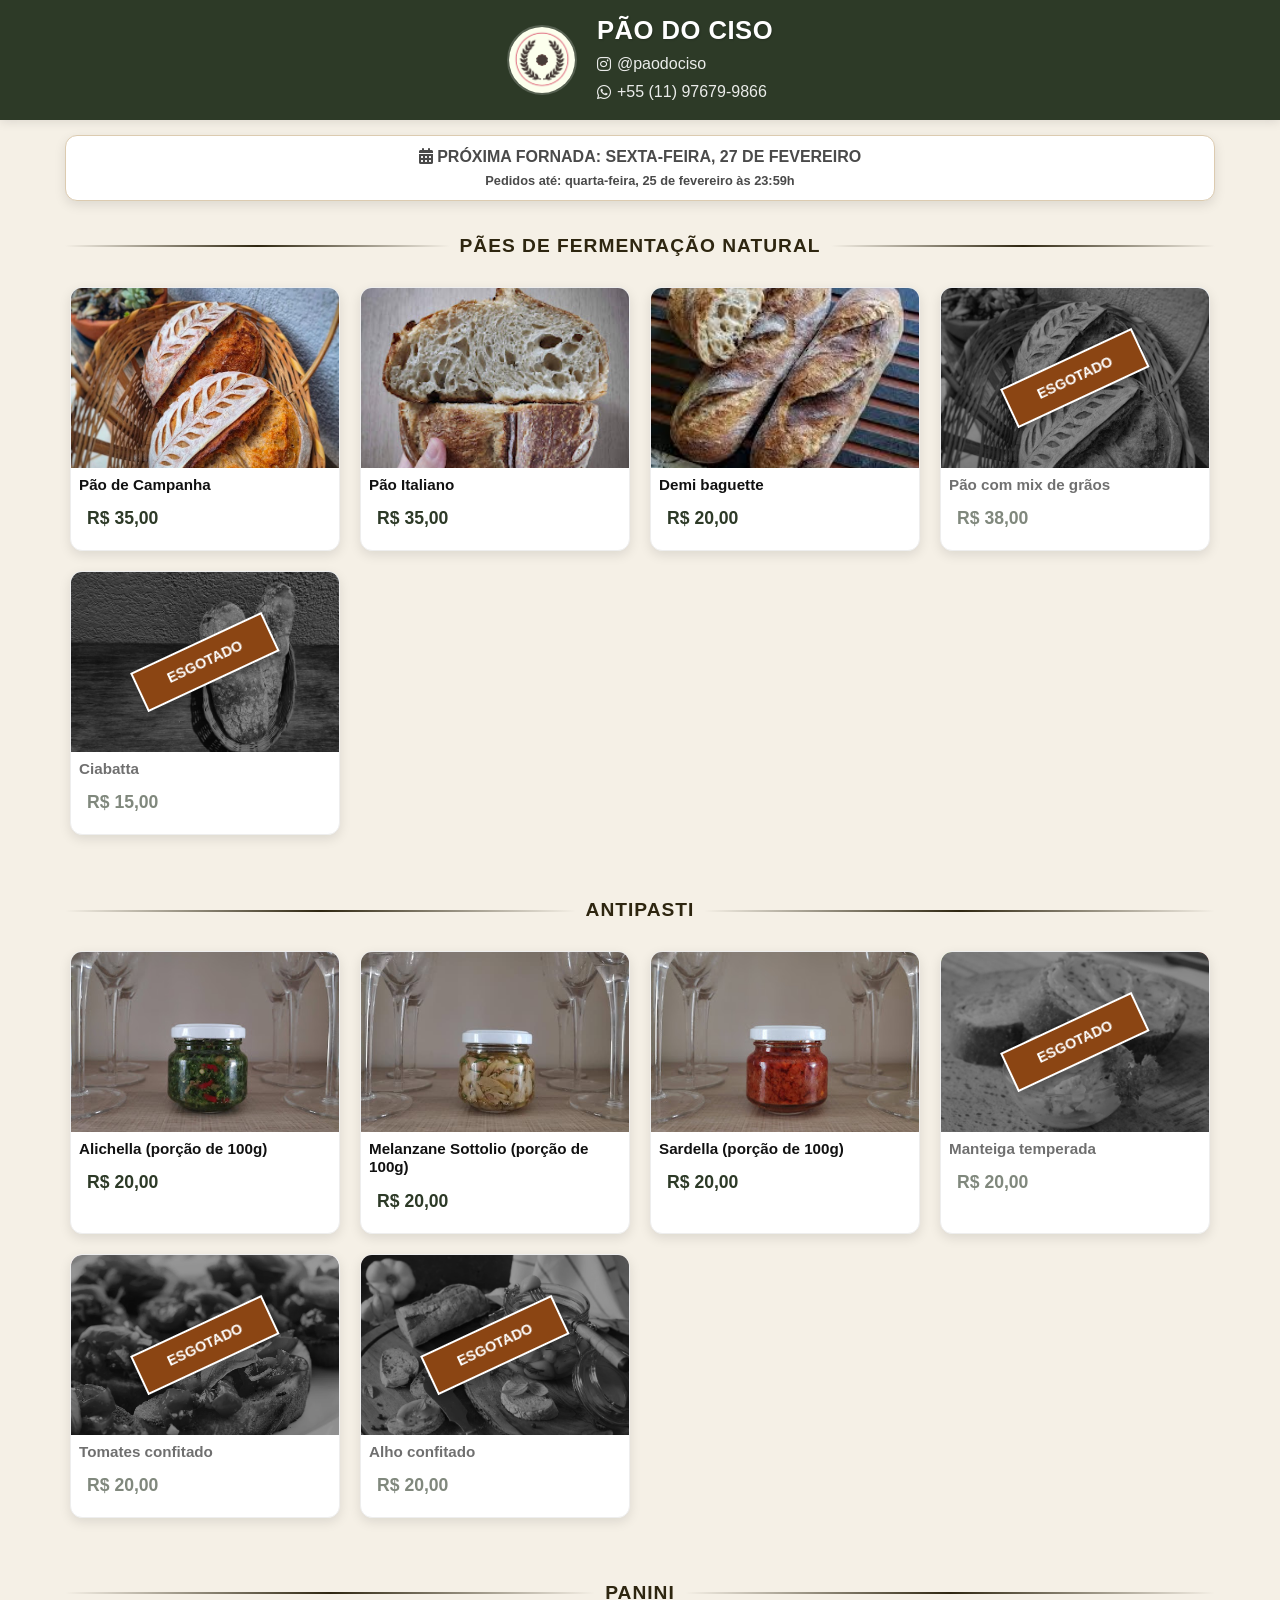
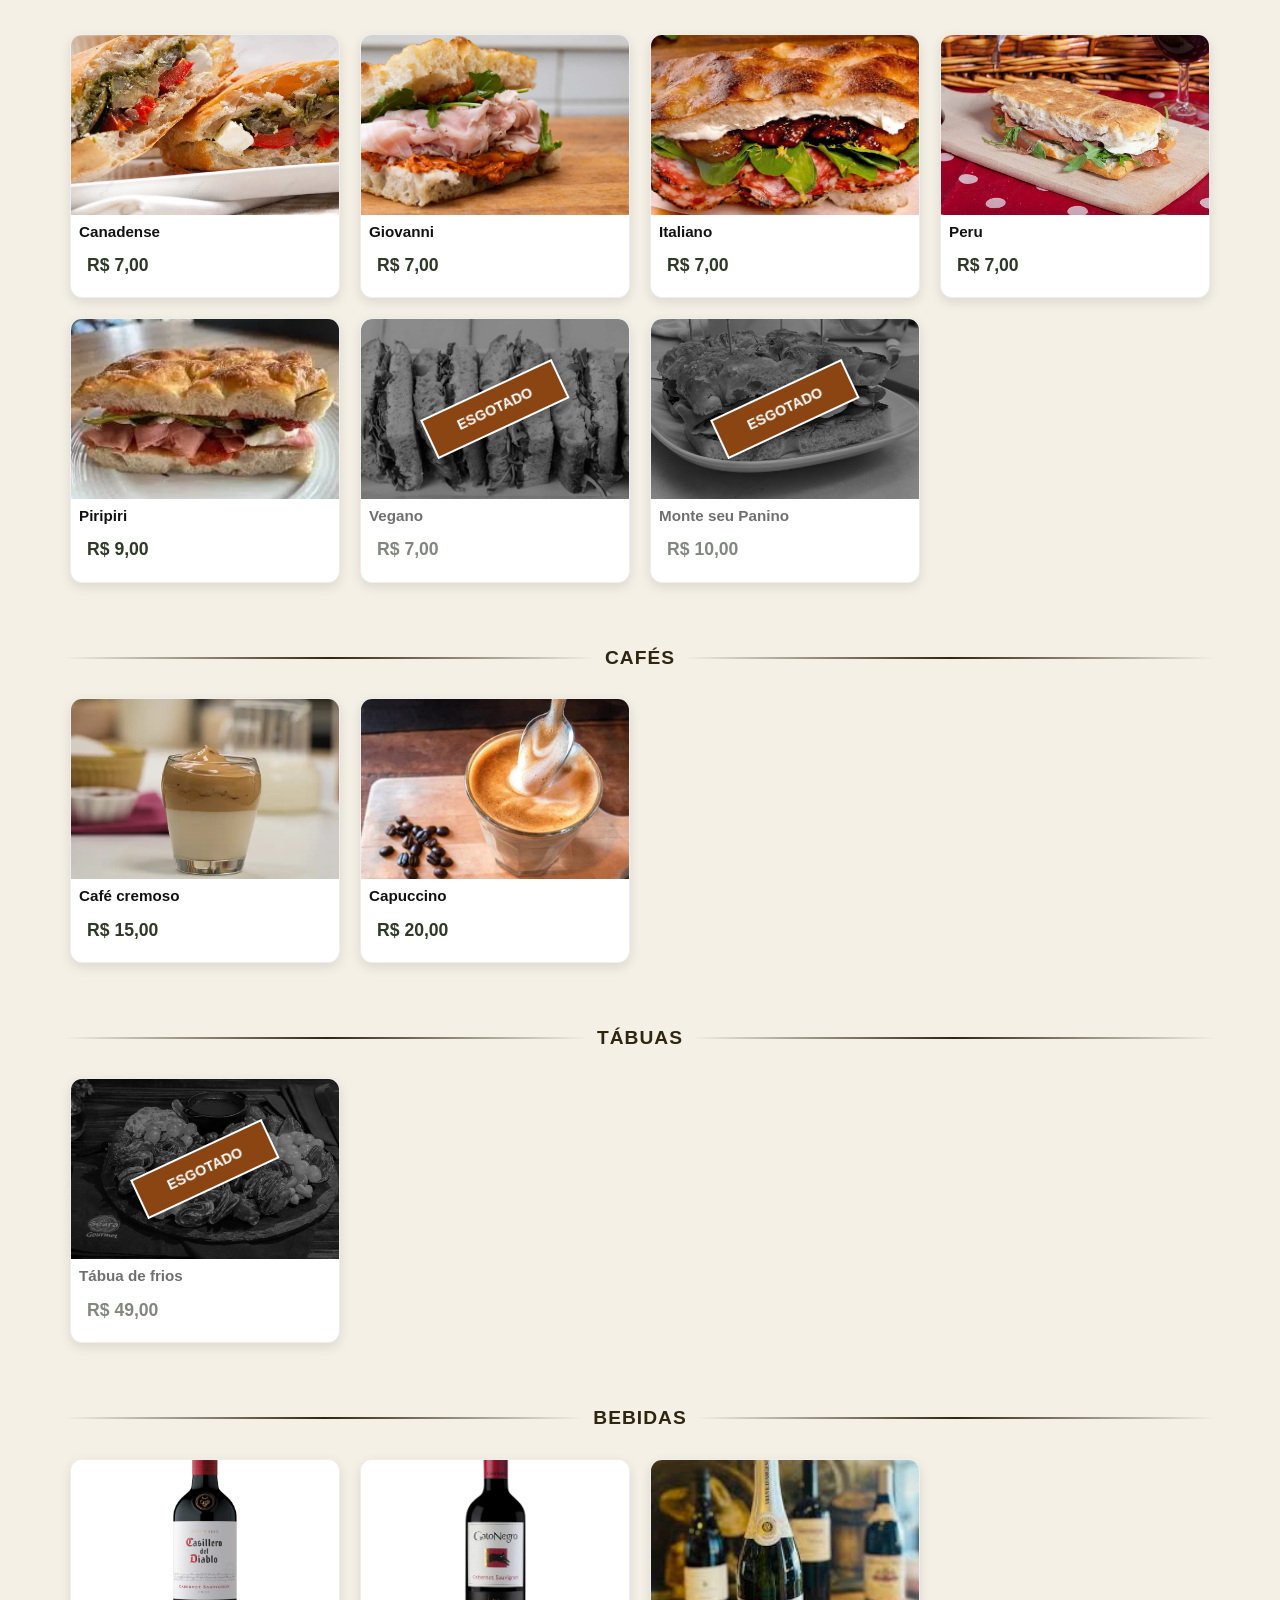
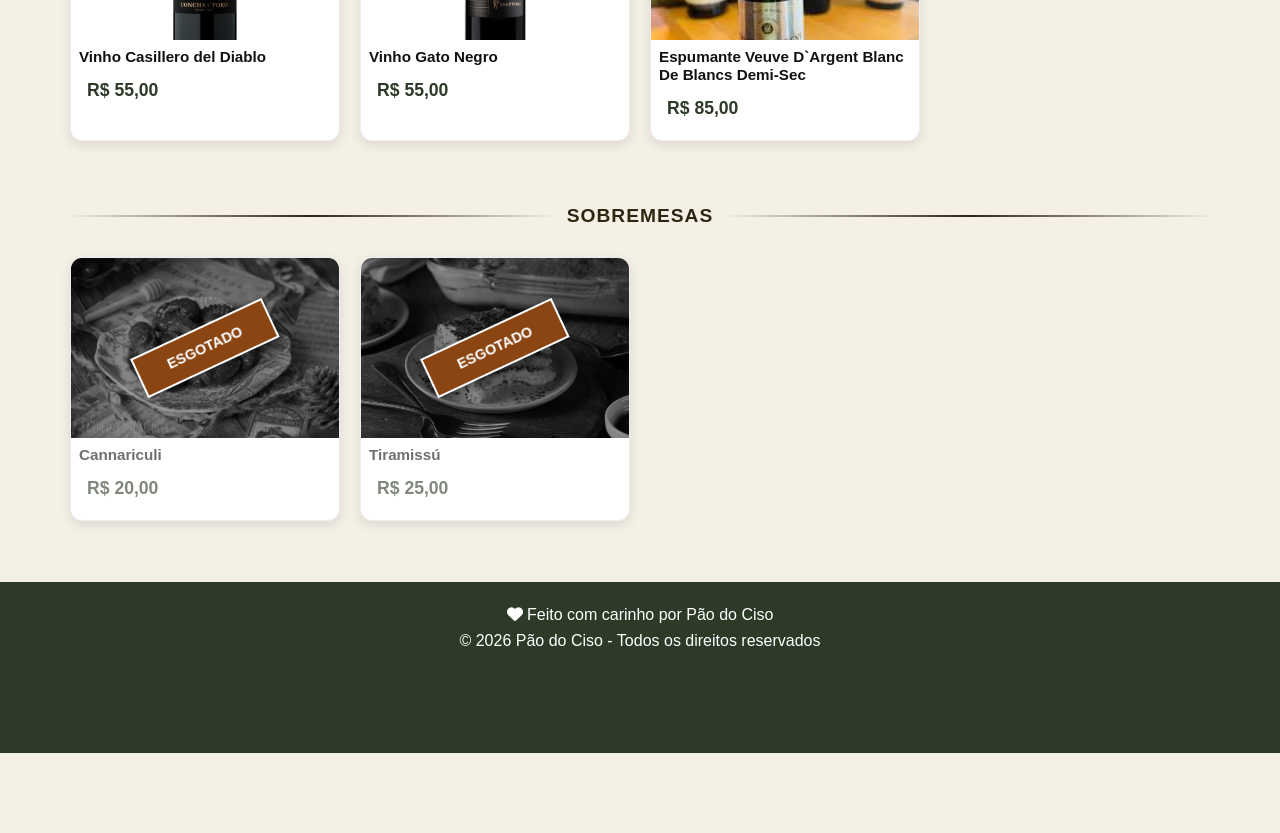
==== index.html @ 5daa0f89 "fix: corrige meta tags OG e Twitter - Atualiza URLs de lojinha-testes para lojinha - Substitui logo5" ====
<!DOCTYPE html>
<html lang="pt-br">
<head>
    <meta charset="UTF-8">
    <meta name="viewport" content="width=device-width, initial-scale=1.0">
    <title>Pão do Ciso - Cardápio Digital</title>
    
    <!-- Estilos -->
    <link rel="stylesheet" href="css/01.default/style.css">
    <link rel="stylesheet" href="https://cdnjs.cloudflare.com/ajax/libs/font-awesome/6.0.0/css/all.min.css">

    <!-- Favicon de teste -->
    <link rel="icon" type="image/png" href="img/logo-paodociso.png">
        
    <!-- Meta Tags para SEO e Redes Sociais -->
    <meta name="description" content="Pães artesanais de fermentação natural, antepastos e produtos selecionados. Faça seu pedido para a próxima fornada do Pão do Ciso.">

    <meta property="og:type" content="website">
    <meta property="og:url" content="https://cisotar.github.io/lojinha/">
    <meta property="og:title" content="Pão do Ciso | Pães Artesanais">
    <meta property="og:description" content="Pães de fermentação natural e antepastos artesanais. Faça seu pedido para a próxima fornada!">
    <meta property="og:image" content="https://cisotar.github.io/lojinha/img/logo1200x630.png">
    <meta property="og:image:width" content="1200">
    <meta property="og:image:height" content="630">

    <meta property="twitter:card" content="summary_large_image">
    <meta property="twitter:url" content="https://cisotar.github.io/lojinha/">
    <meta property="twitter:title" content="Pão do Ciso | Pães Artesanais">
    <meta property="twitter:description" content="Pães de fermentação natural e antepastos artesanais.">
    <meta property="twitter:image" content="https://cisotar.github.io/lojinha/img/logo1200x630.png">

    <link rel="manifest" href="manifest.json">
    <meta name="theme-color" content="#2d3a27">

    <!-- OneSignal Push Notifications -->
    <script src="https://cdn.onesignal.com/sdks/web/v16/OneSignalSDK.page.js" defer></script>
    <script>
        window.OneSignalDeferred = window.OneSignalDeferred || [];
        OneSignalDeferred.push(async function(OneSignal) {
            await OneSignal.init({
                appId: "a6e252da-0dc0-494d-baa6-a79812543154",
                notifyButton: { enable: false },
                allowLocalhostAsSecureOrigin: true,
            });
        });
    </script>

    <script>
        if ('serviceWorker' in navigator) {
            window.addEventListener('load', () => {
                // Usando './' para garantir que ele busque na pasta do projeto no GitHub Pages
                navigator.serviceWorker.register('./sw.js')
                    .then(reg => console.log('Service Worker registrado com sucesso!', reg))
                    .catch(err => console.error('Falha ao registrar Service Worker:', err));
            });
        }
    </script>


</head>
<body>

    <!-- ===================== BANNER DE INSTALAÇÃO PWA ===================== -->
    <div id="banner-instalar-app" style="display:none; position:fixed; bottom:0; left:0; right:0; z-index:9999;
         background:#2d3a27; color:#fdf5e6; padding:14px 20px;
         box-shadow:0 -4px 20px rgba(0,0,0,0.3); align-items:center; gap:12px;">
        <img src="img/logo192x192.png" alt="Pao do Ciso" style="width:44px; height:44px; border-radius:10px; flex-shrink:0;">
        <div style="flex:1; min-width:0;">
            <div style="font-weight:bold; font-size:0.95rem;">Instalar Pao do Ciso</div>
            <div id="banner-instalar-subtexto" style="font-size:0.78rem; opacity:0.8; margin-top:2px;"></div>
        </div>
        <button id="btn-instalar-app" style="background:#fdf5e6; color:#2d3a27; border:none; border-radius:8px;
                padding:8px 16px; font-weight:bold; cursor:pointer; font-size:0.9rem; flex-shrink:0; display:none;">
            Instalar
        </button>
        <button onclick="document.getElementById('banner-instalar-app').style.display='none'; localStorage.setItem('pwa-banner-dispensado','1');"
                style="background:none; border:none; color:#fdf5e6; opacity:0.6; cursor:pointer; font-size:1.2rem; padding:4px; flex-shrink:0;">
            x
        </button>
    </div>


    <!-- ===================== BANNER DE NOTIFICAÇÕES ===================== -->
    <div id="banner-notificacoes" style="display:none; position:fixed; bottom:0; left:0; right:0; z-index:9998;
         background:#4a5d42; color:#fdf5e6; padding:14px 20px;
         box-shadow:0 -4px 20px rgba(0,0,0,0.3); align-items:center; gap:12px;">
        <img src="img/logo192x192.png" alt="Pao do Ciso" style="width:44px; height:44px; border-radius:10px; flex-shrink:0;">
        <div style="flex:1; min-width:0;">
            <div style="font-weight:bold; font-size:0.95rem;">🔔 Ativar notificações</div>
            <div style="font-size:0.78rem; opacity:0.8; margin-top:2px;">Avise-me quando houver nova fornada disponível.</div>
        </div>
        <button id="btn-ativar-notificacoes" style="background:#fdf5e6; color:#2d3a27; border:none; border-radius:8px;
                padding:8px 16px; font-weight:bold; cursor:pointer; font-size:0.9rem; flex-shrink:0;">
            Ativar
        </button>
        <button onclick="document.getElementById('banner-notificacoes').style.display='none'; localStorage.setItem('notif-banner-dispensado','1');"
                style="background:none; border:none; color:#fdf5e6; opacity:0.6; cursor:pointer; font-size:1.2rem; padding:4px; flex-shrink:0;">
            x
        </button>
    </div>

    <!-- ===================== CABECALHO PRINCIPAL ===================== -->
    <header class="cabecalho-principal">
        <div class="cabecalho-container">
            
        <img src="img/logo-paodociso.png" alt="Pão do Ciso" style="width:70px;height:70px;border-radius:50%;object-fit:cover;border:2px solid rgba(255,255,255,0.2);">
            
            <div class="cabecalho-info">
                <h1 class="titulo-cabecalho">Pão do Ciso</h1>
                
                <div class="contatos-cabecalho">
                    <a href="https://instagram.com/paodociso" target="_blank" class="link-contato">
                        <i class="fab fa-instagram"></i> @paodociso
                    </a>
                    <a id="link-whatsapp-contato" href="#" target="_blank" class="link-contato">
                        <i class="fab fa-whatsapp"></i> <span id="texto-whatsapp-contato"></span>
                    </a>
                </div>
            </div>
        </div>
    </header>

    <!-- ===================== BANNER DE FORNADA ===================== -->
    <div class="container">
        <div class="banner-fornada" onclick="abrirModal('modal-informacoes-fornada')">
            <div class="fornada-conteudo">
                <h2 id="texto-data-fornada" class="fornada-titulo">
                    <i class="fas fa-calendar-alt"></i> PRÓXIMA FORNADA: CARREGANDO...
                </h2>
                <p id="texto-limite-pedido" class="fornada-subtitulo">
                    Pedidos até: carregando...
                </p>
            </div>
        </div>
    </div>

    <!-- ===================== ÁREA PRINCIPAL DE PRODUTOS ===================== -->
    <main id="container-aplicativo" class="container">
        <!-- Os produtos serão carregados dinamicamente pelo JavaScript -->
    </main>

    <!-- ===================== BARRA FIXA DO CARRINHO ===================== -->
    <div id="barra-carrinho" class="barra-carrinho-fixa" onclick="abrirModalCarrinho()">
        <div class="barra-esquerda">
            <span class="quantidade-carrinho" id="resumo-quantidade-carrinho">0 itens</span>
            <span class="valor-carrinho" id="resumo-total-carrinho">R$ 0,00</span>
        </div>
        <div class="barra-direita">
            CARRINHO DE COMPRAS <i class="fas fa-shopping-basket"></i>
        </div>
    </div>

    <!-- ===================== OVERLAY PARA MODAIS ===================== -->
    <div id="overlay-modal" class="overlay-modal" onclick="fecharTodosModais()"></div>

    <!-- ===================== MODAL 7: CONTINUAR COMPRA ===================== -->
    <div id="modal-recuperar-carrinho" class="modal">
        <div class="conteudo-modal" style="text-align: center; padding: 30px 25px;">
            <div style="background: #f0f8f0; border-radius: 50%; width: 80px; height: 80px; display: flex; align-items: center; justify-content: center; margin: 0 auto 20px; border: 3px solid var(--verde-militar);">
                <i class="fas fa-shopping-basket" style="font-size: 2.5rem; color: var(--verde-militar);"></i>
            </div>
            
            <h3 class="titulo-modal" style="color: var(--marrom-cafe); margin-bottom: 15px;">
                CONTINUAR COMPRA ANTERIOR?
            </h3>
            
            <div class="texto-modal" style="margin: 20px 0; background: #f9f9f9; padding: 15px; border-radius: 10px; border: 1px solid #eee;">
                <p style="font-size: 1.1rem; margin-bottom: 10px;">
                    <i class="fas fa-exclamation-circle" style="color: var(--verde-militar); margin-right: 8px;"></i>
                    <strong style="color: var(--verde-militar);" id="quantidade-itens-recuperados">0</strong> 
                    <span style="color: var(--cinza-escuro);">itens no seu carrinho</span>
                </p>
                <p style="color: var(--cinza-escuro); font-size: 0.9rem; line-height: 1.4;">
                    O que você quer fazer com esses itens?
                </p>
            </div>
            
            <div class="botoes-recuperacao">
                <button id="botao-manter-carrinho" 
                        class="botao-acao"  
                        style="background: var(--verde-militar); color: white; border: none; padding: 16px; border-radius: 10px; font-weight: 700; font-size: 0.95rem; cursor: pointer; display: flex; align-items: center; justify-content: center; gap: 10px; width: 100%;"
                        onclick="fecharModal('modal-recuperar-carrinho'); mostrarNotificacao('Carrinho mantido! Continue sua compra.');">
                    <i class="fas fa-check-circle"></i> 
                    <span>MANTER ITENS<br><small style="font-size: 0.7rem; opacity: 0.9;">(Continuar comprando)</small></span>
                </button>
                
                <button id="botao-limpar-carrinho" 
                        class="botao-acao"
                        style="background: #f8f8f8; color: var(--cinza-escuro); border: 2px solid #ddd; padding: 16px; border-radius: 10px; font-weight: 700; font-size: 0.95rem; cursor: pointer; display: flex; align-items: center; justify-content: center; gap: 10px; width: 100%;"
                        onclick="limparCarrinhoRecuperado()">
                    <i class="fas fa-trash-alt"></i> 
                    <span>LIMPAR TUDO<br><small style="font-size: 0.7rem; opacity: 0.9;">(Começar do zero)</small></span>
                </button>
            </div>
            
            <p style="font-size: 0.75rem; color: #888; margin-top: 25px; line-height: 1.4;">
                <i class="fas fa-info-circle" style="margin-right: 5px;"></i>
                Você pode remover itens um por um depois, se preferir.
            </p>
        </div>
    </div>

    <!-- ===================== MODAL 1: INFORMAÇÕES DA FORNADA ===================== -->
    <div id="modal-informacoes-fornada" class="modal">
        <button class="botao-fechar-modal" onclick="fecharModal('modal-informacoes-fornada')">&times;</button>
        
        <div class="conteudo-modal-fornada">
            <div class="topo-informacao-fornada" style="text-align: center; margin-bottom: 15px;">
                <i class="fas fa-info-circle" style="font-size: 3rem; color: var(--verde-militar);"></i>
            </div>

            <h3 class="titulo-modal" style="text-align: center; margin-bottom: 20px; color: var(--marrom-cafe);">Informações Importantes</h3>

            <div class="destaque-fornada">
                <div class="bloco-data">
                    <span class="label-fornada">PRÓXIMA FORNADA</span>
                    <span id="data-fornada-info" class="valor-fornada">Carregando...</span>
                </div>
                
                <div class="bloco-data">
                    <span class="label-fornada">PRAZO LIMITE</span>
                    <span id="limite-fornada-info" class="valor-fornada">Carregando...</span>
                </div>
            </div>

            <div class="lista-dicas-fornada">
                <div class="dica-fornada">
                    <i class="fa-solid fa-hands"></i>
                    <p><strong>Produção Artesanal:</strong> Nossos pães são feitos com fermentação natural (Levain).</p>
                </div>
                
                <div class="dica-fornada">
                    <i class="fa-solid fa-seedling"></i>
                    <p><strong>Frescor Garantido:</strong> Tudo é assado na manhã do dia da entrega.</p>
                </div>
                
                <div class="dica-fornada">
                    <i class="fas fa-exclamation-triangle"></i>
                    <p><strong>Pedidos Limitados:</strong> Trabalhamos sob demanda com capacidade controlada.</p>
                </div>
            </div>

            <button class="botao-acao botao-verde-militar" onclick="fecharModal('modal-informacoes-fornada')">
                ENTENDI
            </button>
        </div>
    </div>   

    <!-- ===================== MODAL 2: DETALHES DO PRODUTO ===================== -->
        <div id="modal-produto" class="modal">
        <button class="botao-fechar-modal" onclick="fecharModal('modal-produto')">&times;</button>

        <!-- ZONA FIXA: imagem + nome + descrição (injetados pelo JS) -->
        <div id="cabecalho-modal-produto" class="cabecalho-modal-produto">
            <!-- Imagem, nome e descrição serão injetados aqui pelo produto-modal.js -->
        </div>

        <!-- ZONA ROLÁVEL: opcionais, quantidade, subtotal (injetados pelo JS) -->
        <div id="corpo-modal-produto" class="corpo-modal-produto-scroll">
            <!-- Opcionais e controles serão injetados aqui pelo produto-modal.js -->
        </div>
        
        <div class="botoes-modal-produto">
            <!-- Botão para adicionar e ir para o carrinho -->
            <button id="botao-adicionar-e-ir-para-carrinho" 
                    class="botao-acao botao-verde botao-avancar" 
                    onclick="adicionarEIrParaCarrinho()" 
                    style="display: none;">
                <i class="fas fa-shopping-basket"></i> VER CARRINHO
            </button>
            
            <!-- Botão para adicionar e continuar comprando -->
            <button id="botao-adicionar-simples" 
                    class="botao-acao botao-bege" 
                    onclick="adicionarItemAoCarrinho()">
                <i class="fas fa-plus"></i> CONTINUAR COMPRANDO
            </button>
        </div>
    </div>
    
    <!-- ===================== MODAL 3: CARRINHO DE COMPRAS ===================== -->
    <div id="modal-carrinho" class="modal">
        <button class="botao-fechar-modal" onclick="fecharModal('modal-carrinho')">&times;</button>
        
        <div id="conteudo-carrinho" class="conteudo-modal-carrinho">
            <!-- Conteúdo será injetado dinamicamente pelo JavaScript -->
        </div>
    </div>

    <!-- ===================== MODAL 4: DADOS DO CLIENTE ===================== -->
    <div id="modal-dados-cliente" class="modal">
            <button class="botao-fechar-modal" onclick="fecharModal('modal-dados-cliente')">&times;</button>
            
            <div class="conteudo-modal">
                
                    
                    <h3 class="titulo-modal">Seus Dados</h3>
                    
                    <div class="formulario-dados">
                        <div class="grupo-campo">
                            <label for="nome-cliente" class="rotulo-campo obrigatorio">
                                NOME COMPLETO
                            </label>
                            <input type="text" 
                                id="nome-cliente" 
                                class="campo-entrada"
                                placeholder="Como podemos te chamar?"
                                autocomplete="name">
                        </div>
                        
                        <div class="grupo-campo">
                            <label for="whatsapp-cliente" class="rotulo-campo obrigatorio">
                                WHATSAPP
                            </label>
                            <input type="tel" 
                                id="whatsapp-cliente" 
                                class="campo-entrada"
                                placeholder="(11) 98765-4321"
                                autocomplete="tel">
                        </div>
                        
                        <div id="secao-endereco" style="display: none;">
                            <div class="separador-endereco"></div>
                            
                            <h4 class="subtitulo-endereco">
                                <i class="fas fa-map-marker-alt"></i> ENDEREÇO DE ENTREGA
                            </h4>
                            
                            <div class="grupo-campo">
                                <label for="codigo-postal-cliente" class="rotulo-campo obrigatorio">
                                    CEP
                                </label>
                                <input type="text" 
                                    id="codigo-postal-cliente" 
                                    class="campo-entrada"
                                    placeholder="00000-000"
                                    maxlength="9"
                                    oninput="formatarCodigoPostal(this)">
                                <small class="texto-ajuda">Digite 8 números para buscar automaticamente</small>
                            </div>
                            
                            <div class="grupo-campo">
                                <label for="logradouro-cliente" class="rotulo-campo obrigatorio">
                                    RUA
                                </label>
                                <input type="text" 
                                    id="logradouro-cliente" 
                                    class="campo-entrada campo-leitura"
                                    placeholder="Será preenchido automaticamente">
                            </div>
                            
                            <div class="grupo-duplo">
                                <div class="grupo-campo">
                                    <label for="bairro-cliente" class="rotulo-campo obrigatorio">
                                        BAIRRO
                                    </label>
                                    <input type="text" 
                                        id="bairro-cliente" 
                                        class="campo-entrada campo-leitura"
                                        placeholder="Será preenchido automaticamente">
                                </div>
                                
                                <div class="grupo-campo">
                                    <label for="cidade-cliente" class="rotulo-campo">
                                        CIDADE/UF
                                    </label>
                                    <input type="text" 
                                        id="cidade-cliente" 
                                        class="campo-entrada campo-leitura"
                                        placeholder="Será preenchido automaticamente">
                                </div>
                            </div>
                            
                            <div class="grupo-duplo">
                                <div class="grupo-campo">
                                    <label for="numero-residencia-cliente" class="rotulo-campo obrigatorio">
                                        NÚMERO
                                    </label>
                                    <input type="text" 
                                        id="numero-residencia-cliente" 
                                        class="campo-entrada"
                                        placeholder="123"
                                        autocomplete="address-line2">
                                </div>
                                
                                <div class="grupo-campo">
                                    <label for="complemento-residencia-cliente" class="rotulo-campo">
                                        COMPLEMENTO
                                    </label>
                                    <input type="text" 
                                        id="complemento-residencia-cliente" 
                                        class="campo-entrada"
                                        placeholder="Apto 45, Bloco B"
                                        autocomplete="address-line3">
                                </div>
                            </div>
                            
                            <div class="grupo-campo">
                                <label for="ponto-referencia-entrega" class="rotulo-campo">
                                    PONTO DE REFERÊNCIA
                                </label>
                                <input type="text" 
                                    id="ponto-referencia-entrega" 
                                    class="campo-entrada"
                                    placeholder="Ex: Próximo ao mercado, portão azul">
                            </div>
                            
                            <div id="informacao-frete" class="card-informacao-frete" style="display: none;">
                                <i class="fas fa-motorcycle"></i>
                                <div class="info-frete-conteudo">
                                    <span class="info-frete-titulo">FRETE CALCULADO:</span>
                                    <span id="valor-frete" class="info-frete-valor">R$ 0,00</span>
                                </div>
                            </div>
                        </div>
                    </div>
                    
                    <div class="botoes-acao">
                        <button id="botao-prosseguir-pagamento" 
                                class="botao-acao botao-verde-militar"
                                onclick="validarDadosCliente()">
                            ESCOLHER PAGAMENTO <i class="fas fa-credit-card"></i>
                        </button>
                        
                        <button class="botao-acao botao-bege"
                                onclick="fecharModal('modal-dados-cliente'); abrirModal('modal-carrinho');">
                            <i class="fas fa-arrow-left"></i> VOLTAR À CESTA
                        </button>
                    </div>

                </div> 
        </div>

    <!-- ===================== MODAL 5: FORMA DE PAGAMENTO ===================== -->
    <div id="modal-pagamento" class="modal">
        <button class="botao-fechar-modal" onclick="fecharTodosModais()">&times;</button>
        
        <div class="conteudo-modal" style="padding: 20px;">
            <h3 style="margin-bottom: 25px; color: var(--marrom-cafe); text-align: center; font-weight: 900; text-transform: uppercase; letter-spacing: 1px;">Forma de Pagamento</h3>
            
            <!-- Resumo do Pedido -->
            <div id="resumo-final-pedido-pagamento"></div>
            
            <!-- Opções de Pagamento -->
            <div class="opcoes-pagamento">
                <!-- Opção 1: PIX -->
                <div class="opcao-pagamento" onclick="selecionarPagamento('PIX', this)">
                    <span class="opcao-recomendado">RECOMENDADO</span>
                    
                    <div class="opcao-cabecalho">
                        <i class="fa-brands fa-pix"></i>
                        <span class="opcao-titulo">PIX</span>
                    </div>
                    
                    <div class="opcao-conteudo">
                        <div class="pix-valor">
                            VALOR: <span id="valor-pix">R$ 0,00</span>
                        </div>
                        
                        <div class="pix-qrcode">
                            <img src="img/qrcode-pix.png" alt="QR Code PIX" class="pix-qrcode-img">
                            <p class="pix-legenda">CLIQUE PARA COPIAR A CHAVE:</p>
                        </div>
                        
                        <div class="pix-chave" onclick="copiarChavePix()">
                            <span id="texto-chave-pix"></span>
                            <i class="far fa-copy"></i>
                        </div>
                        
                        <div id="mensagem-copiado" class="mensagem-sucesso">
                            ✅ Chave PIX copiada!
                        </div>
                    </div>
                </div>
                
                <!-- Opção 2: Cartão -->
                <div class="opcao-pagamento" onclick="selecionarPagamento('Cartão', this)">
                    <div class="opcao-cabecalho">
                        <i class="fas fa-credit-card"></i>
                        <span class="opcao-titulo">CARTÃO (CRÉDITO/DÉBITO)</span>
                    </div>
                    
                    <div class="opcao-conteudo">
                        <p class="opcao-descricao">
                            Pague por aproximação na entrega ou peça o link via WhatsApp.
                        </p>
                    </div>
                </div>
                
                <!-- Opção 3: Dinheiro -->
                <div class="opcao-pagamento" onclick="selecionarPagamento('Dinheiro', this)">
                    <div class="opcao-cabecalho">
                        <i class="fas fa-money-bill-wave"></i>
                        <span class="opcao-titulo">DINHEIRO</span>
                    </div>
                    
                    <div class="opcao-conteudo">
                        <p class="opcao-descricao">Pagamento em espécie no ato da entrega.</p>
                        <p class="opcao-observacao">
                            <i class="fas fa-info-circle"></i> Tenha o troco preparado, por favor.
                        </p>
                    </div>
                </div>
            </div>
            
            <!-- Botões de Ação -->
            <!-- Botões conferir se essa div imediatamente abaixo pode ser removida para o css gerir -->
            <div class="botoes-acao" style="display: flex; flex-direction: column; gap: 10px;">
                <button id="botao-finalizar-pedido" 
                        class="botao-acao botao-verde-militar"
                        onclick="finalizarPedido()"
                        disabled>
                    FINALIZAR PEDIDO <i class="fab fa-whatsapp"></i>
                </button>
                
                <button class="botao-acao botao-bege"
                        onclick="fecharModal('modal-pagamento'); abrirModal('modal-dados-cliente');">
                    <i class="fas fa-arrow-left"></i> VOLTAR PARA MEUS DADOS
                </button>
            </div>
        </div>
    </div>

    <!-- ===================== MODAL 6: CONFIRMAÇÃO DE SUCESSO ===================== -->
    <div id="modal-sucesso" class="modal">
        <div class="conteudo-modal-sucesso">
            <div class="icone-sucesso">
                <i class="fas fa-check-circle"></i>
            </div>
            
            <h3 class="titulo-sucesso">PEDIDO ENVIADO COM SUCESSO!</h3>
            
            <div class="mensagem-sucesso">
                <p>✅ Seu pedido foi registrado em nosso sistema.</p>
                <p>📱 O WhatsApp deve abrir em uma nova aba em instantes...</p>
                <p>💬 Caso não tenha aberto, use o botão abaixo:</p>
            </div>
            
            <div class="detalhes-pedido">
                <div class="detalhe-item">
                    <i class="fas fa-receipt"></i>
                    <span>Nº do Pedido: <strong id="numero-pedido">#0001</strong></span>
                </div>
                <div class="detalhe-item">
                    <i class="fas fa-clock"></i>
                    <span>Horário: <strong id="horario-pedido">00:00</strong></span>
                </div>
            </div>
            
            <button id="botao-reenviar-whatsapp" 
                    class="botao-acao botao-verde-militar" 
                    onclick="reenviarPedidoWhatsapp()"
                    style="margin-bottom: 15px; width: 100%; display: flex; align-items: center; justify-content: center; gap: 10px;">
                REENVIAR PEDIDO PELO WHATSAPP <i class="fab fa-whatsapp"></i>
            </button>

            <button id="botao-fechar-sucesso" 
                    class="botao-acao botao-contorno"
                    onclick="reiniciarFluxoCompra()"
                    style="width: 100%; display: flex; align-items: center; justify-content: center; gap: 10px;">
                <i class="fas fa-home"></i> VOLTAR AO CARDÁPIO
            </button>
            
            <p class="texto-agradecimento">
                Obrigado por escolher o Pão do Ciso! 🥖
            </p>
        </div>
    </div>


    <!-- ===================== RODAPÉ ===================== -->
    <footer class="rodape">
        <div class="container">
            <p class="texto-rodape">
                <i class="fas fa-heart"></i> Feito com carinho por Pão do Ciso
            </p>
            <p class="copyright">
                © 2026 Pão do Ciso - Todos os direitos reservados
            </p>
        </div>
    </footer>

<!-- ===================== SCRIPTS JAVASCRIPT ===================== -->
<!-- ORDEM CORRETA DE CARREGAMENTO -->
    <script src="js/config.js"></script>
    <script src="js/config.local.js"></script>
    <script src="js/dados.js" defer></script>
    <script src="js/state.js" defer></script>
    <script src="js/utils.js" defer></script>
    <script src="js/modais.js" defer></script>
    <script src="js/notificacoes.js" defer></script>
    <script src="js/fornada.js" defer></script>
    <script src="js/cardapio.js" defer></script>
    <script src="js/opcionais.js" defer></script>
    <script src="js/produto-modal.js" defer></script>
    <script src="js/carrinho.js" defer></script>
    <script src="js/dados-cliente.js" defer></script>
    <script src="js/cep-frete.js" defer></script>     
    <script src="js/pagamento.js" defer></script>
    <script src="js/envio.js" defer></script>
    <script src="js/address-manager.js" defer></script>
    <script src="js/recuperacao-carrinho.js" defer></script>
    <script src="js/main.js" defer></script>

    <!-- ===================== PWA — INSTALAÇÃO + NOTIFICAÇÕES ===================== -->
    <script>
        (function() {
            const jaPWA       = window.matchMedia('(display-mode: standalone)').matches;
            const isIOS       = /iphone|ipad|ipod/i.test(navigator.userAgent);
            const isSafari    = /^((?!chrome|android).)*safari/i.test(navigator.userAgent);

            // --- BANNER DE NOTIFICAÇÕES ---
            function mostrarBannerNotificacoes() {
                if (localStorage.getItem('notif-banner-dispensado')) return;
                if (Notification.permission === 'granted') return;
                if (isIOS) return; // iOS não suporta push via browser

                const bannerNotif = document.getElementById('banner-notificacoes');
                const btnAtivar   = document.getElementById('btn-ativar-notificacoes');

                bannerNotif.style.display = 'flex';

                btnAtivar.onclick = async () => {
                    bannerNotif.style.display = 'none';
                    localStorage.setItem('notif-banner-dispensado', '1');
                    if (window.OneSignalDeferred) {
                        OneSignalDeferred.push(async function(OneSignal) {
                            await OneSignal.Notifications.requestPermission();
                        });
                    }
                };
            }

            // --- BANNER DE INSTALAÇÃO ---
            if (!localStorage.getItem('pwa-banner-dispensado') && !jaPWA) {
                const banner      = document.getElementById('banner-instalar-app');
                const subtexto    = document.getElementById('banner-instalar-subtexto');
                const btnInstalar = document.getElementById('btn-instalar-app');
                let promptEvento  = null;

                // Android/Desktop
                window.addEventListener('beforeinstallprompt', (e) => {
                    e.preventDefault();
                    promptEvento = e;
                    subtexto.textContent = 'Adicione o app na tela inicial para pedir mais facilmente.';
                    btnInstalar.style.display = 'block';

                    btnInstalar.onclick = async () => {
                        promptEvento.prompt();
                        const { outcome } = await promptEvento.userChoice;
                        banner.style.display = 'none';
                        localStorage.setItem('pwa-banner-dispensado', '1');
                        // Encadeia: após instalar, pergunta sobre notificações
                        setTimeout(mostrarBannerNotificacoes, 800);
                    };

                    // Botão X também encadeia
                    banner.querySelector('button:last-child').onclick = () => {
                        banner.style.display = 'none';
                        localStorage.setItem('pwa-banner-dispensado', '1');
                        setTimeout(mostrarBannerNotificacoes, 800);
                    };

                    banner.style.display = 'flex';
                });

                // iOS Safari
                if (isIOS && isSafari) {
                    subtexto.textContent = 'Toque em Compartilhar > "Adicionar à Tela de Início".';
                    btnInstalar.style.display = 'none';

                    // Botão X no iOS só dispensa — notificações não são suportadas
                    banner.querySelector('button:last-child').onclick = () => {
                        banner.style.display = 'none';
                        localStorage.setItem('pwa-banner-dispensado', '1');
                    };

                    banner.style.display = 'flex';
                }
            } else {
                // Já instalado ou já dispensou instalação — verifica notificações direto
                setTimeout(mostrarBannerNotificacoes, 1500);
            }
        })();
    </script>

    </body>
</html>
---- css/01.default/style.css ----
/* ============================================
   ESTILOS GLOBAIS E VARIÁVEIS - PÃO DO CISO
   Arquivo central que gerencia os módulos
   ============================================ */

/* ===================== IMPORTAÇÃO DE MÓDULOS ===================== */
@import url("../layout-base.css");
@import url("../botoes.css");
@import url("../cardapio.css");
@import url("../notificacoes.css");
@import url("../overlay-modal.css");
@import url("../modal-produto.css");
@import url("../modal-carrinho.css");
@import url("../modal-dados-cliente.css");
@import url("../modal-pagamento.css");
@import url("../modal-recuperar-carrinho.css");
@import url("../modal-informacoes-fornada.css");
@import url("../modal-sucesso.css");

/* ===================== VARIÁVEIS DE CORES ===================== */
:root {
    /* CORES PREFERIDAS */
    --bg-creme: #fdf5e6;
    --verde-militar: #2d3a27;
    --marrom-cafe: #2e2610;
    --marrom-detalhe: #7d4f39;
    --marrom-militar: #332616;
    --borda-nav: #dccbb0;
    --texto: #3e2723;
    --red: #b22222;
    --branco: #ffffff;
    --bg-container-modal: #f9f9f9;
    --verde-escuro: #3a5a24;

    /* CORES COMPLEMENTARES */
    --bege-escuro: #f5f0e6;
    --vermelho-alerta: #cc0000;
    --vermelho-suave: #ffeded;
    --cinza-claro: #f9f9f9;
    --cinza-medio: #eeeeee;
    --cinza-escuro: #4a4a4a;
    --preto: #111111;
    --verde-sucesso: #28a745;
    --azul-info: #17a2b8;
    --amarelo-alerta: #ffc107;
    --sombra-suave: rgba(0, 0, 0, 0.1);
    --sombra-media: rgba(0, 0, 0, 0.15);
    --bege-claro: #f9f5f0;

    /* NOVAS — cores recorrentes nos módulos, sem variável prévia */
    --cinza-input: #cccccc;           /* bordas de inputs genéricos       */
    --cinza-fundo: #f2f2f2;           /* fundo de molduras internas       */
    --cinza-divisor: #dcdcdc;         /* separadores entre opcionais      */
    --branco-quase: #fdfdfd;          /* fundo de grupo-campo em formulários */
    --vermelho-borda: #ffcccc;        /* borda do bloco de subtotal       */
    --verde-notif-bg: #e8f5e9;        /* fundo de notificação de sucesso  */
    --verde-notif-texto: #2e7d32;     /* texto de notificação de sucesso  */
}

/* ===================== RESET E ESTILOS GERAIS ===================== */
* {
    margin: 0;
    padding: 0;
    box-sizing: border-box;
}

body {
    font-family: -apple-system, BlinkMacSystemFont, 'Segoe UI', Roboto, Oxygen, Ubuntu, sans-serif;
    background-color: var(--bege-escuro);
    color: var(--cinza-escuro);
    line-height: 1.6;
    padding-bottom: 80px;
    max-width: 100%;
    overflow-x: hidden;
}

.container {
    max-width: 1200px;
    margin: 0 auto;
    padding: 0 15px;
}

/* ===================== ANIMAÇÕES GERAIS ===================== */
/* Apenas animações que não pertencem a um módulo específico */

@keyframes fadeIn {
    from { opacity: 0; transform: translateY(-10px); }
    to { opacity: 1; transform: translateY(0); }
}

@keyframes pulseFrete {
    0% { border-color: var(--verde-militar); }
    50% { border-color: var(--marrom-cafe); }
    100% { border-color: var(--verde-militar); }
}
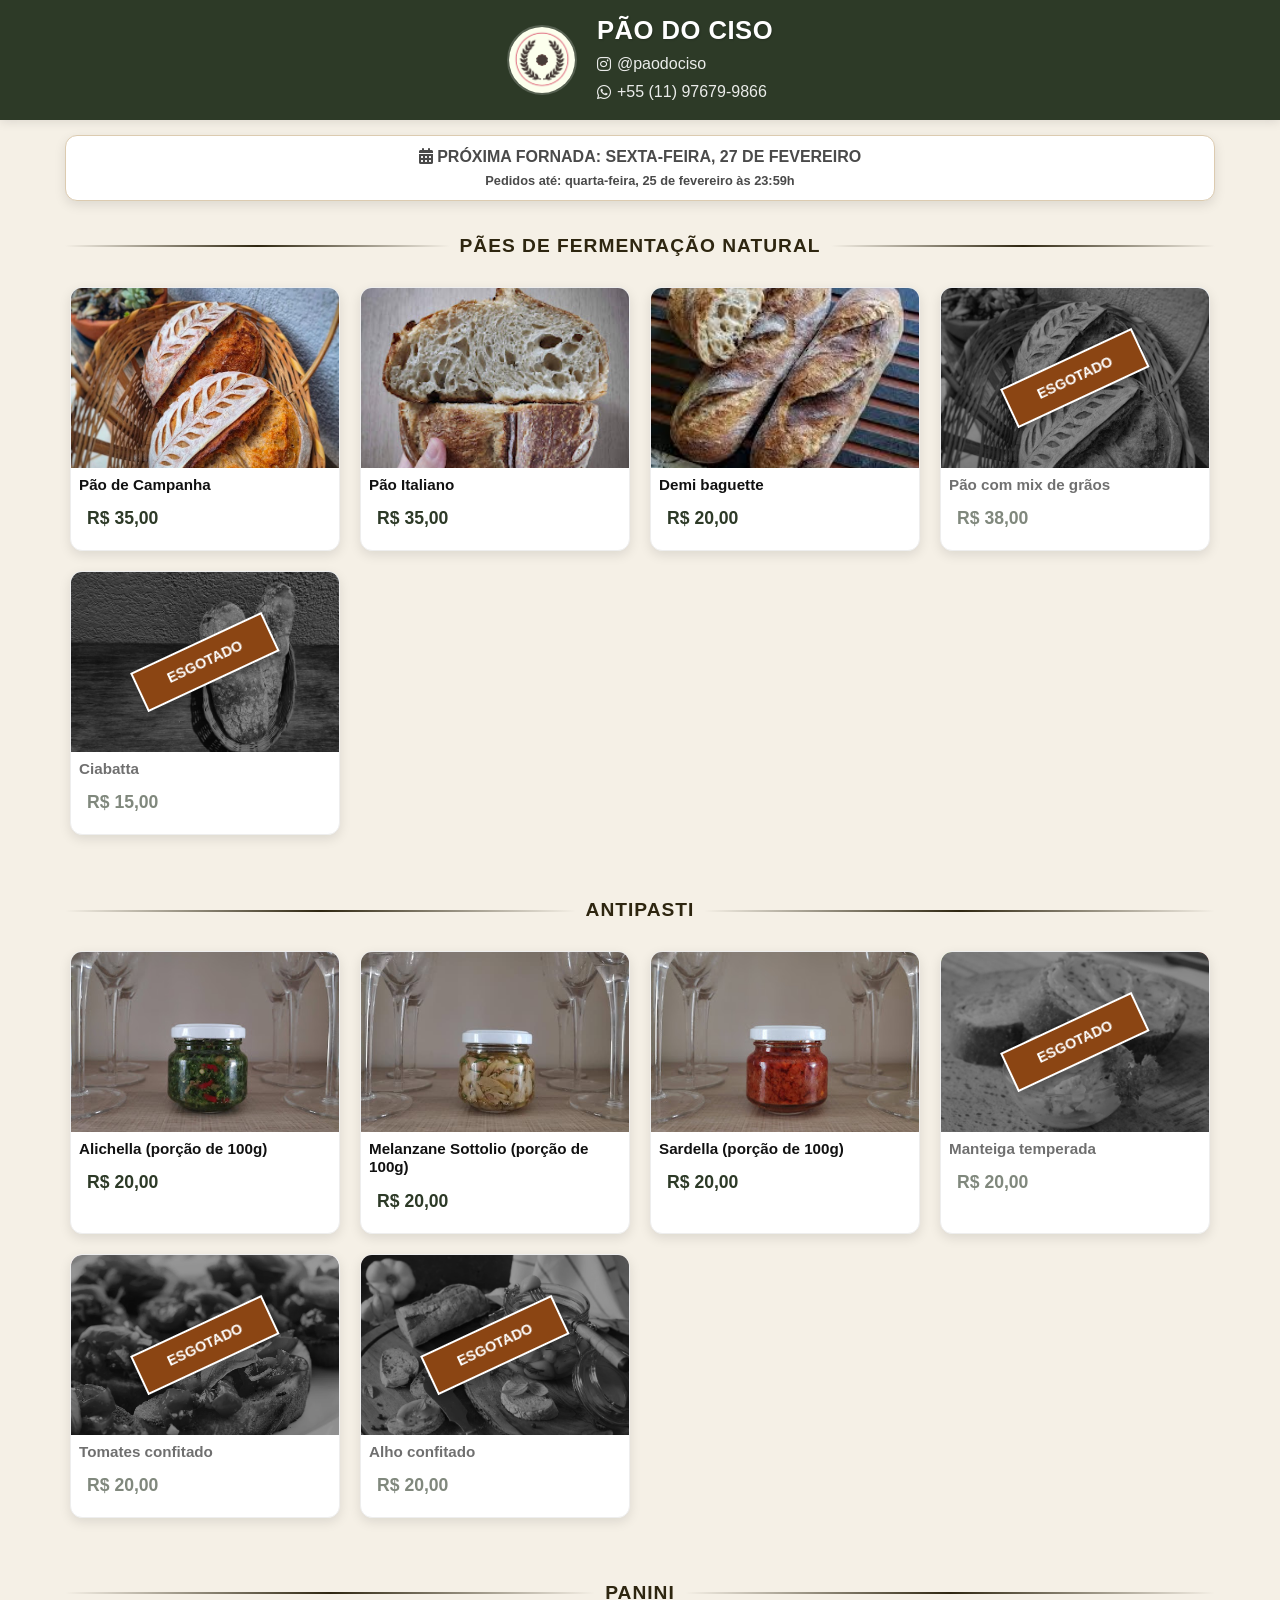
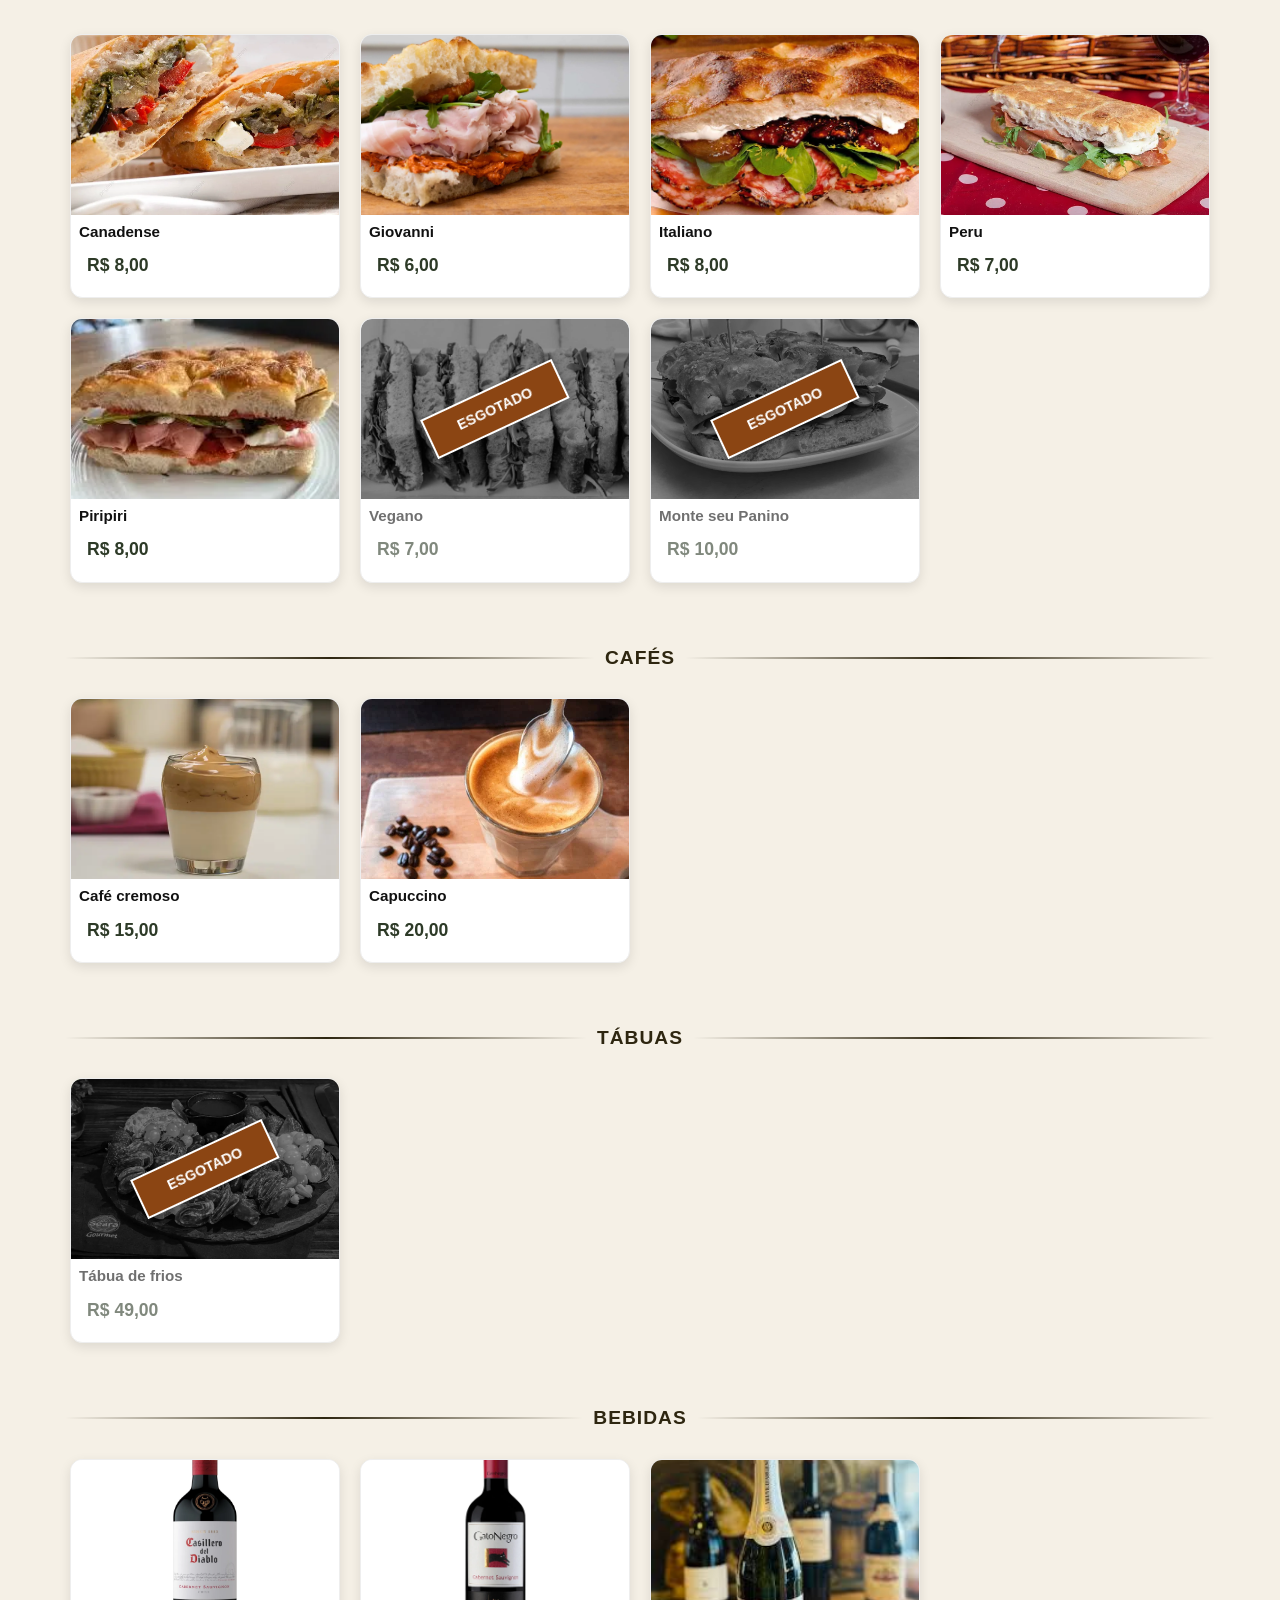
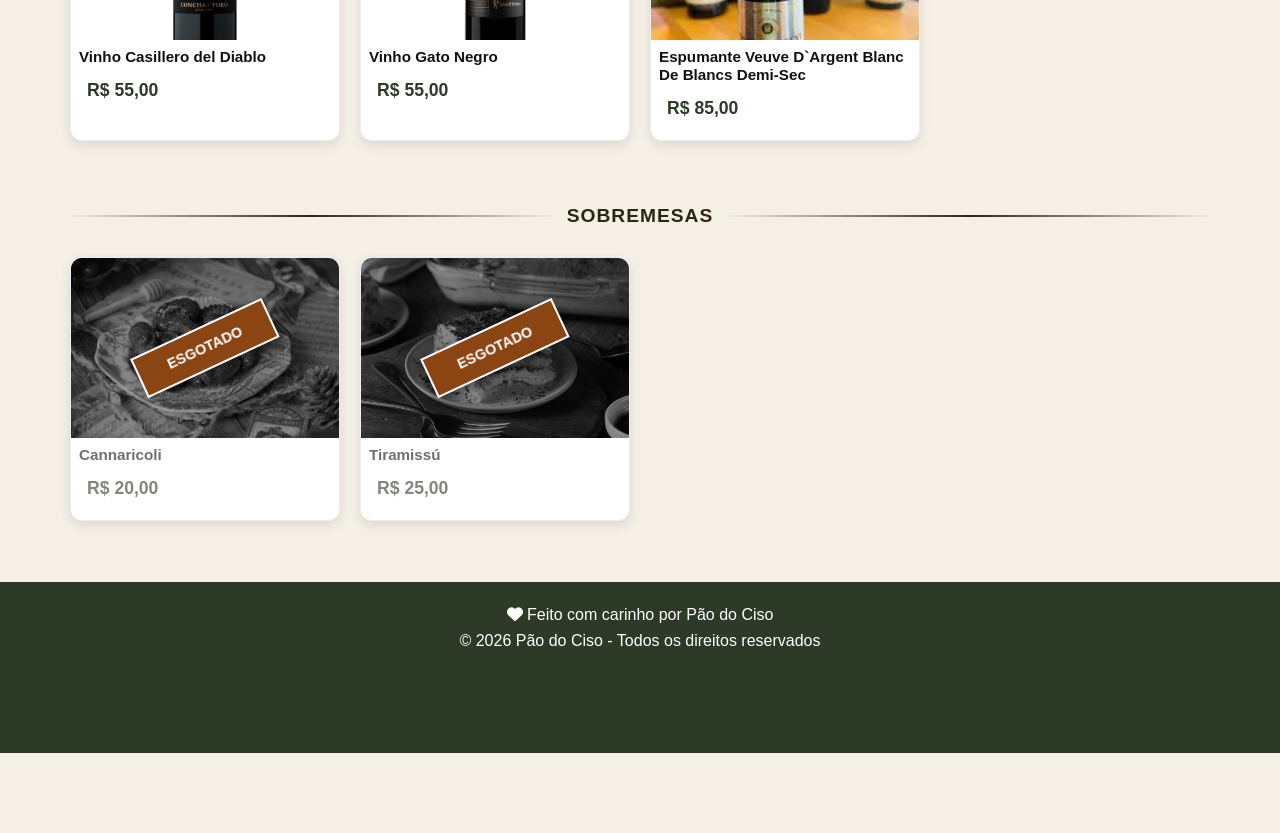
==== commit 57362f44: ""Adicionando Google Analytics para monitoramento"" ====
--- a/index.html
+++ b/index.html
@@ -2,6 +2,15 @@
 <html lang="pt-br">
 <head>
     <meta charset="UTF-8">
+    <!-- Google tag (gtag.js) -->
+    <script async src="https://www.googletagmanager.com/gtag/js?id=G-MT57NGKSM8"></script>
+        <script>
+        window.dataLayer = window.dataLayer || [];
+        function gtag(){dataLayer.push(arguments);}
+        gtag('js', new Date());
+
+        gtag('config', 'G-MT57NGKSM8');
+    </script>
     <meta name="viewport" content="width=device-width, initial-scale=1.0">
     <title>Pão do Ciso - Cardápio Digital</title>
     
@@ -16,18 +25,18 @@
     <meta name="description" content="Pães artesanais de fermentação natural, antepastos e produtos selecionados. Faça seu pedido para a próxima fornada do Pão do Ciso.">
 
     <meta property="og:type" content="website">
-    <meta property="og:url" content="https://cisotar.github.io/lojinha/">
+    <meta property="og:url" content="https://paodociso.github.io/lojinha/">
     <meta property="og:title" content="Pão do Ciso | Pães Artesanais">
     <meta property="og:description" content="Pães de fermentação natural e antepastos artesanais. Faça seu pedido para a próxima fornada!">
-    <meta property="og:image" content="https://cisotar.github.io/lojinha/img/logo1200x630.png">
+    <meta property="og:image" content="https://paodociso.github.io/lojinha/img/logo1200x630.png">
     <meta property="og:image:width" content="1200">
     <meta property="og:image:height" content="630">
 
     <meta property="twitter:card" content="summary_large_image">
-    <meta property="twitter:url" content="https://cisotar.github.io/lojinha/">
+    <meta property="twitter:url" content="https://paodociso.github.io/lojinha/">
     <meta property="twitter:title" content="Pão do Ciso | Pães Artesanais">
     <meta property="twitter:description" content="Pães de fermentação natural e antepastos artesanais.">
-    <meta property="twitter:image" content="https://cisotar.github.io/lojinha/img/logo1200x630.png">
+    <meta property="twitter:image" content="https://paodociso.github.io/lojinha/img/logo1200x630.png">
 
     <link rel="manifest" href="manifest.json">
     <meta name="theme-color" content="#2d3a27">
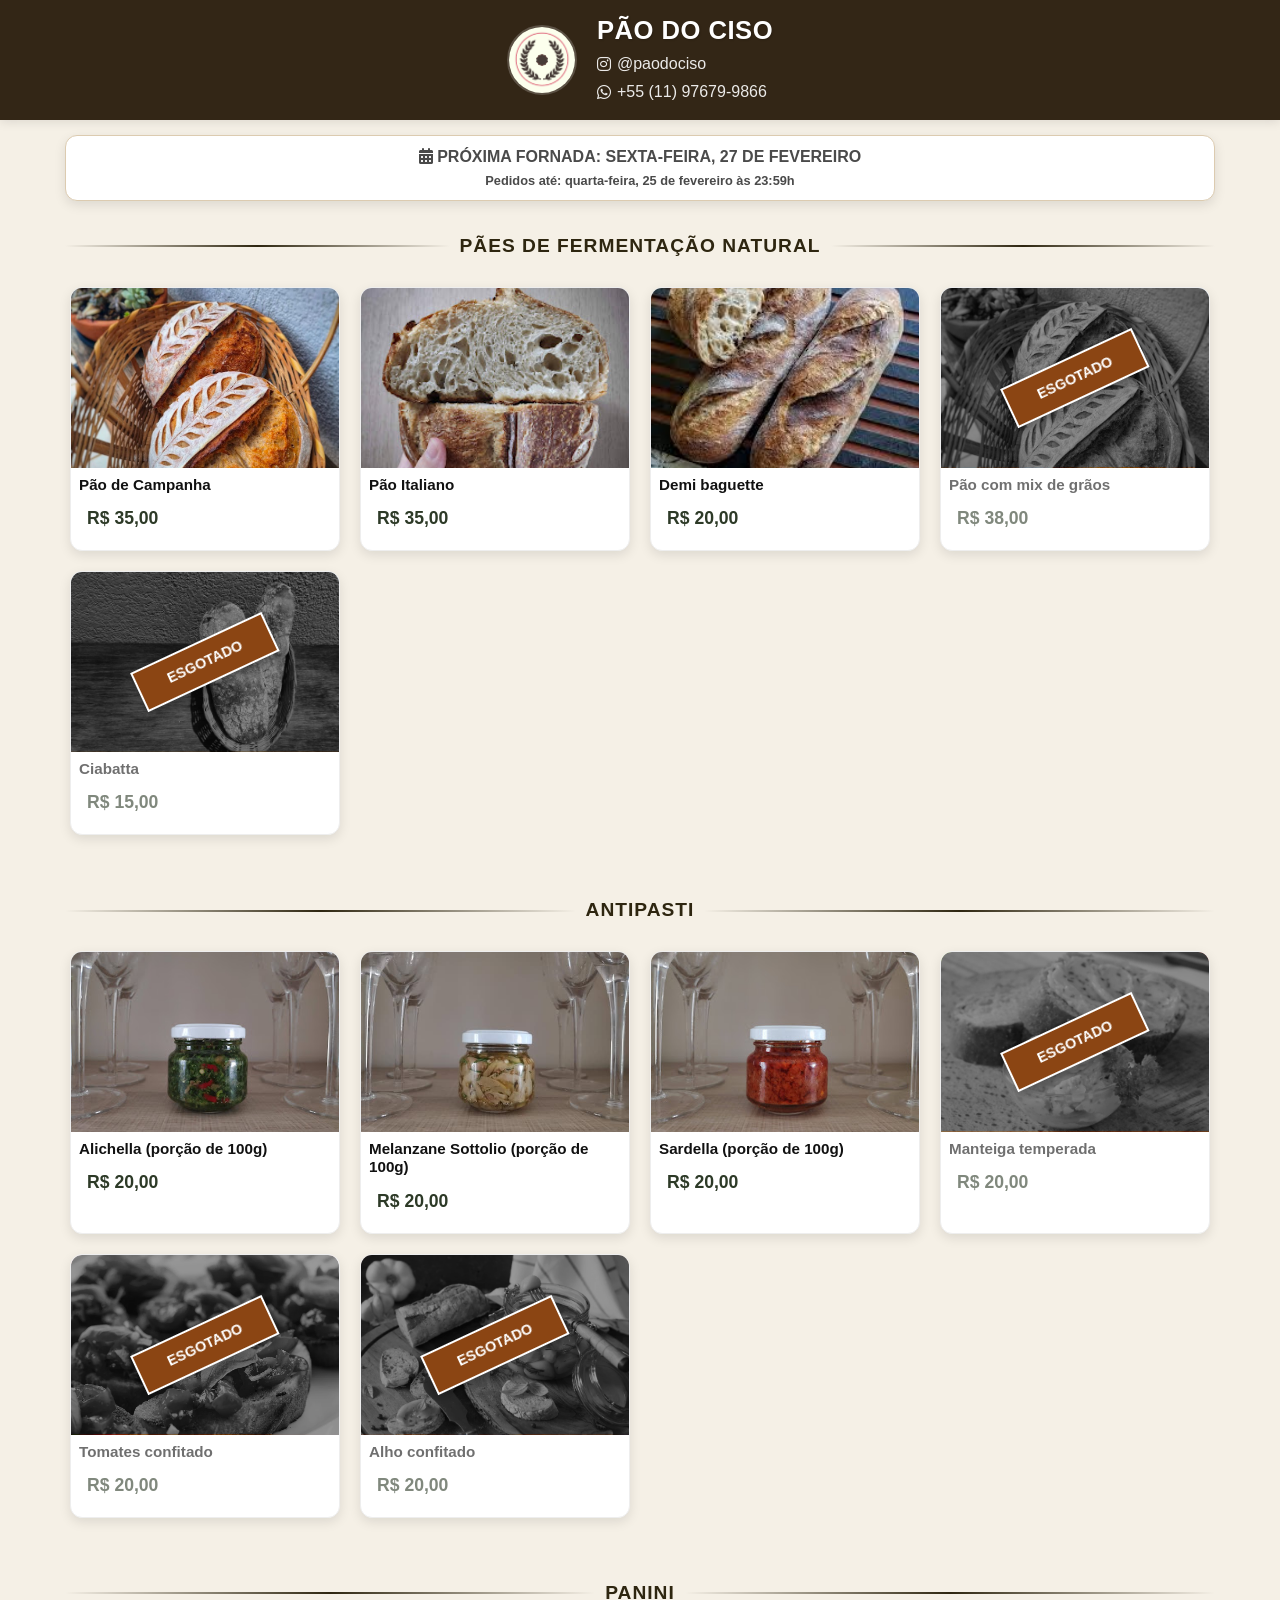
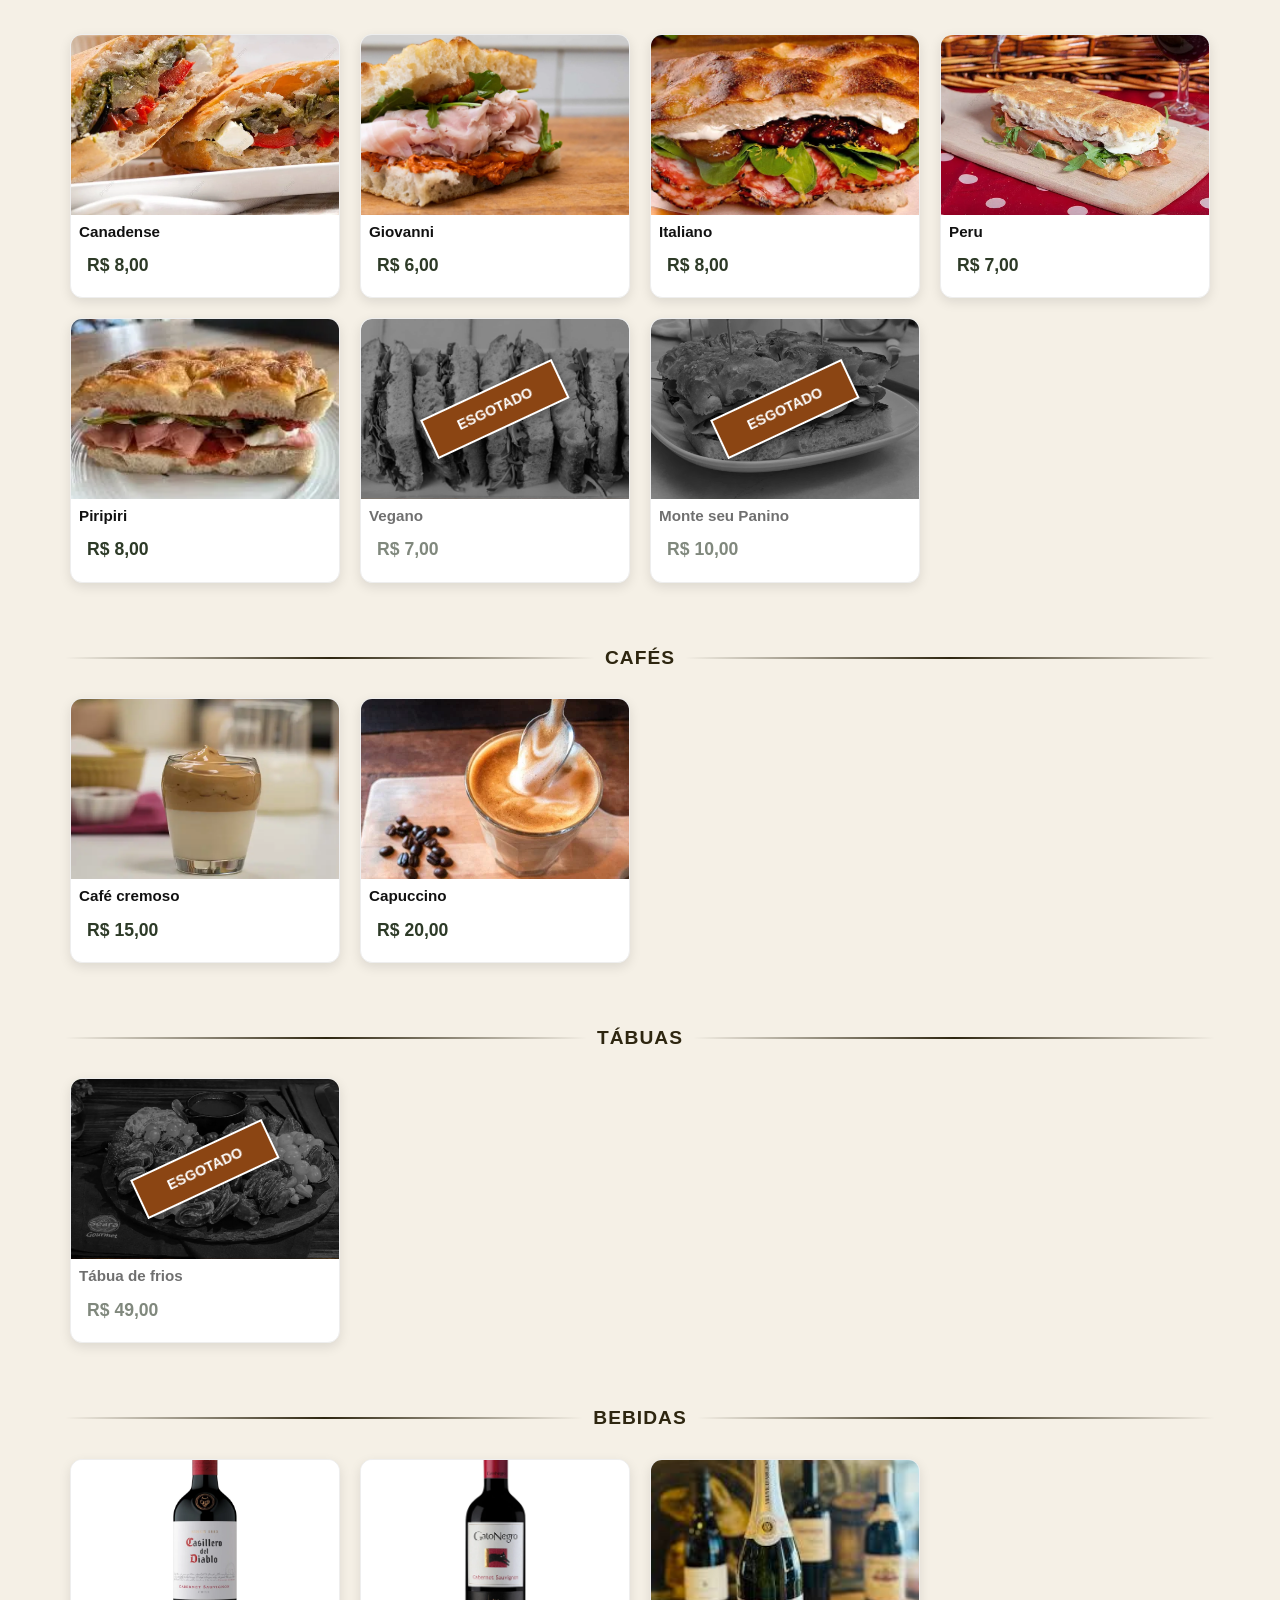
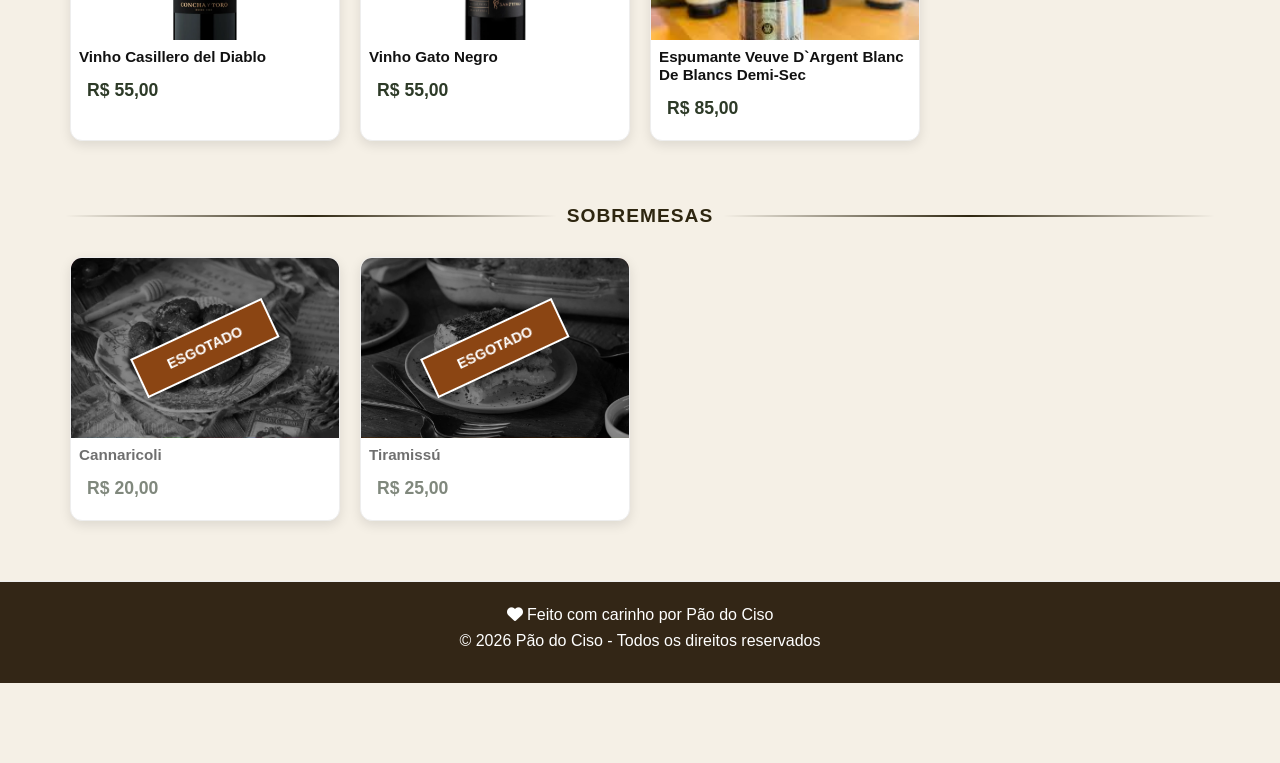
==== commit 5738f820: "modal-produto 1" ====
--- a/index.html
+++ b/index.html
@@ -270,20 +270,23 @@
         </div>
         
         <div class="botoes-modal-produto">
-            <!-- Botão para adicionar e ir para o carrinho -->
-            <button id="botao-adicionar-e-ir-para-carrinho" 
-                    class="botao-acao botao-verde botao-avancar" 
-                    onclick="adicionarEIrParaCarrinho()" 
-                    style="display: none;">
-                <i class="fas fa-shopping-basket"></i> VER CARRINHO
-            </button>
-            
-            <!-- Botão para adicionar e continuar comprando -->
-            <button id="botao-adicionar-simples" 
-                    class="botao-acao botao-bege" 
-                    onclick="adicionarItemAoCarrinho()">
-                <i class="fas fa-plus"></i> CONTINUAR COMPRANDO
-            </button>
+            <!-- Subtotal preso acima dos botões (injetado pelo JS) -->
+            <div id="rodape-subtotal-produto"></div>
+
+            <!-- Botões lado a lado -->
+            <div class="par-botoes">
+                <button id="botao-adicionar-simples" 
+                        class="botao-acao botao-bege" 
+                        onclick="adicionarItemAoCarrinho()">
+                    <i class="fas fa-plus"></i> CONTINUAR
+                </button>
+                <button id="botao-adicionar-e-ir-para-carrinho" 
+                        class="botao-acao botao-verde botao-avancar" 
+                        onclick="adicionarEIrParaCarrinho()" 
+                        style="display: none;">
+                    <i class="fas fa-shopping-basket"></i> VER CARRINHO
+                </button>
+            </div>
         </div>
     </div>
     
--- a/css/01.default/style.css
+++ b/css/01.default/style.css
@@ -24,7 +24,7 @@
     --verde-militar: #2d3a27;
     --marrom-cafe: #2e2610;
     --marrom-detalhe: #7d4f39;
-    --marrom-militar: #332616;
+    --verde-escuro1: #332616;
     --borda-nav: #dccbb0;
     --texto: #3e2723;
     --red: #b22222;
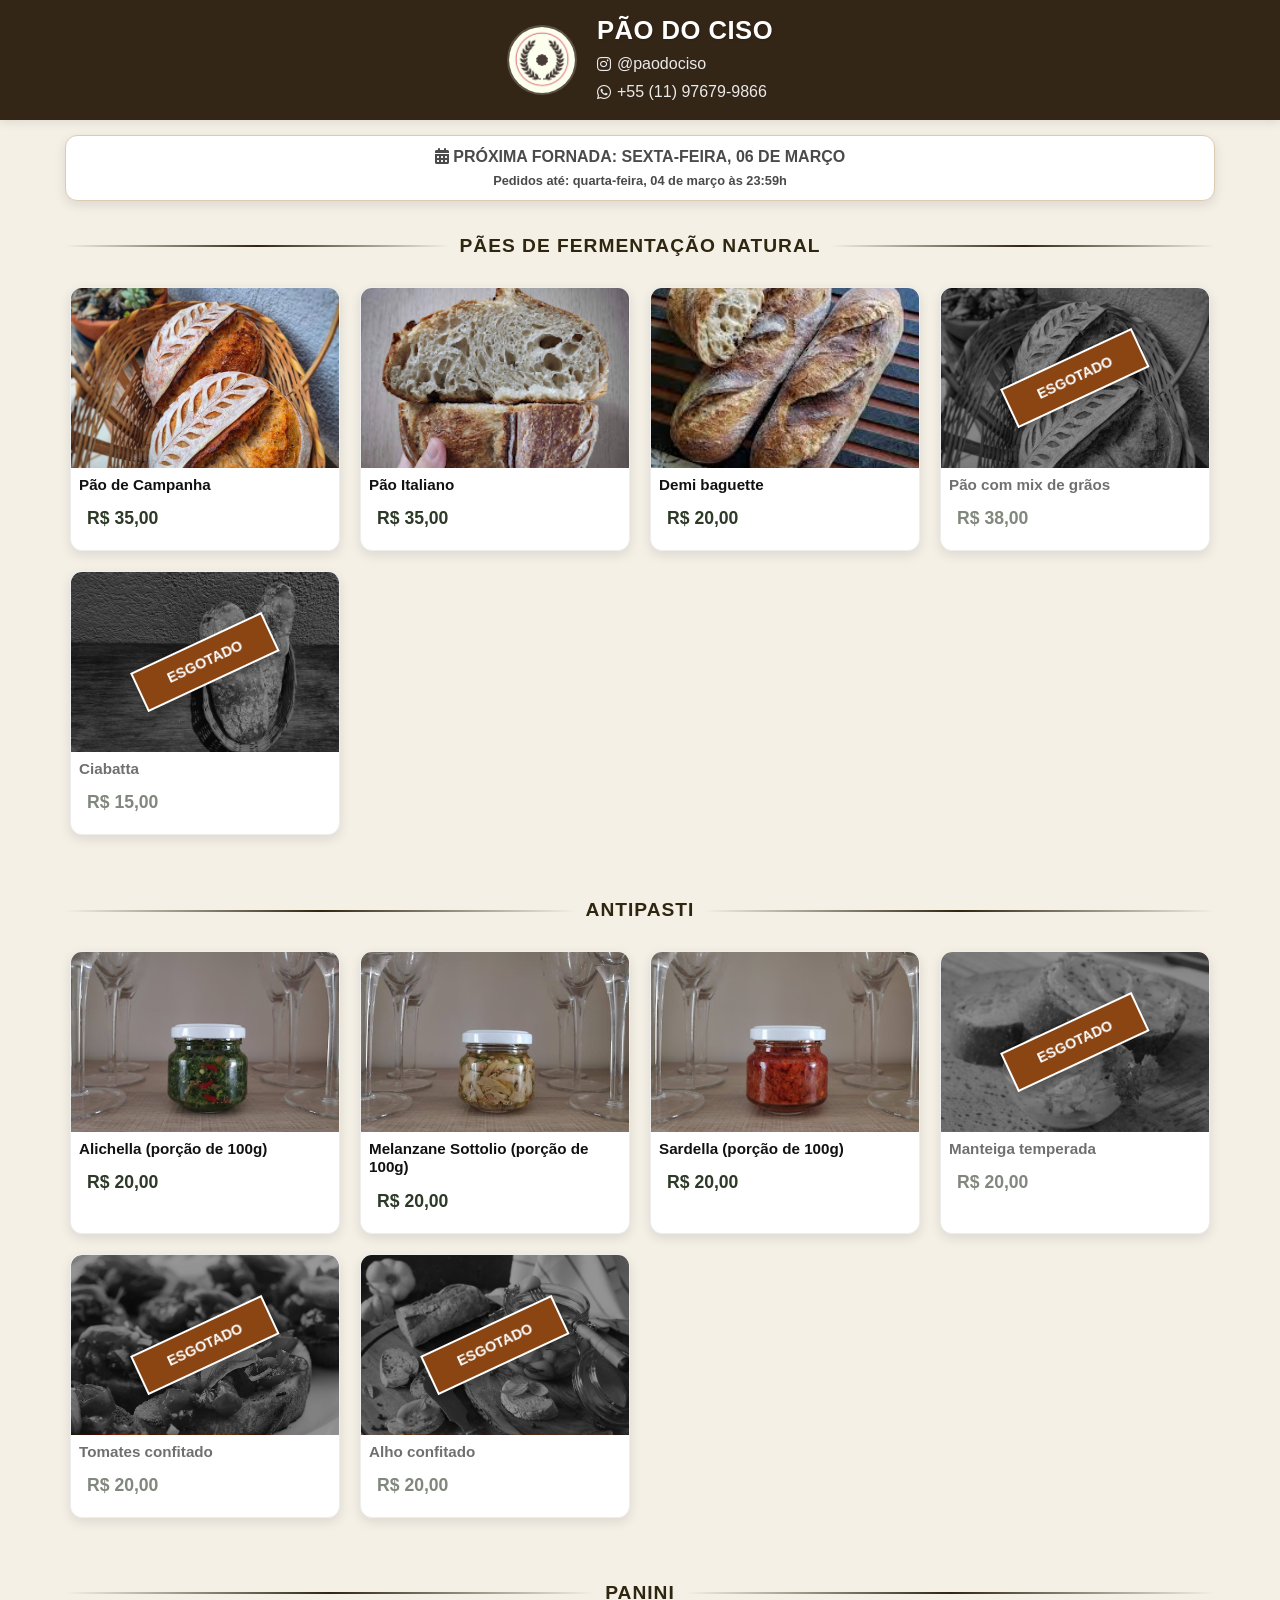
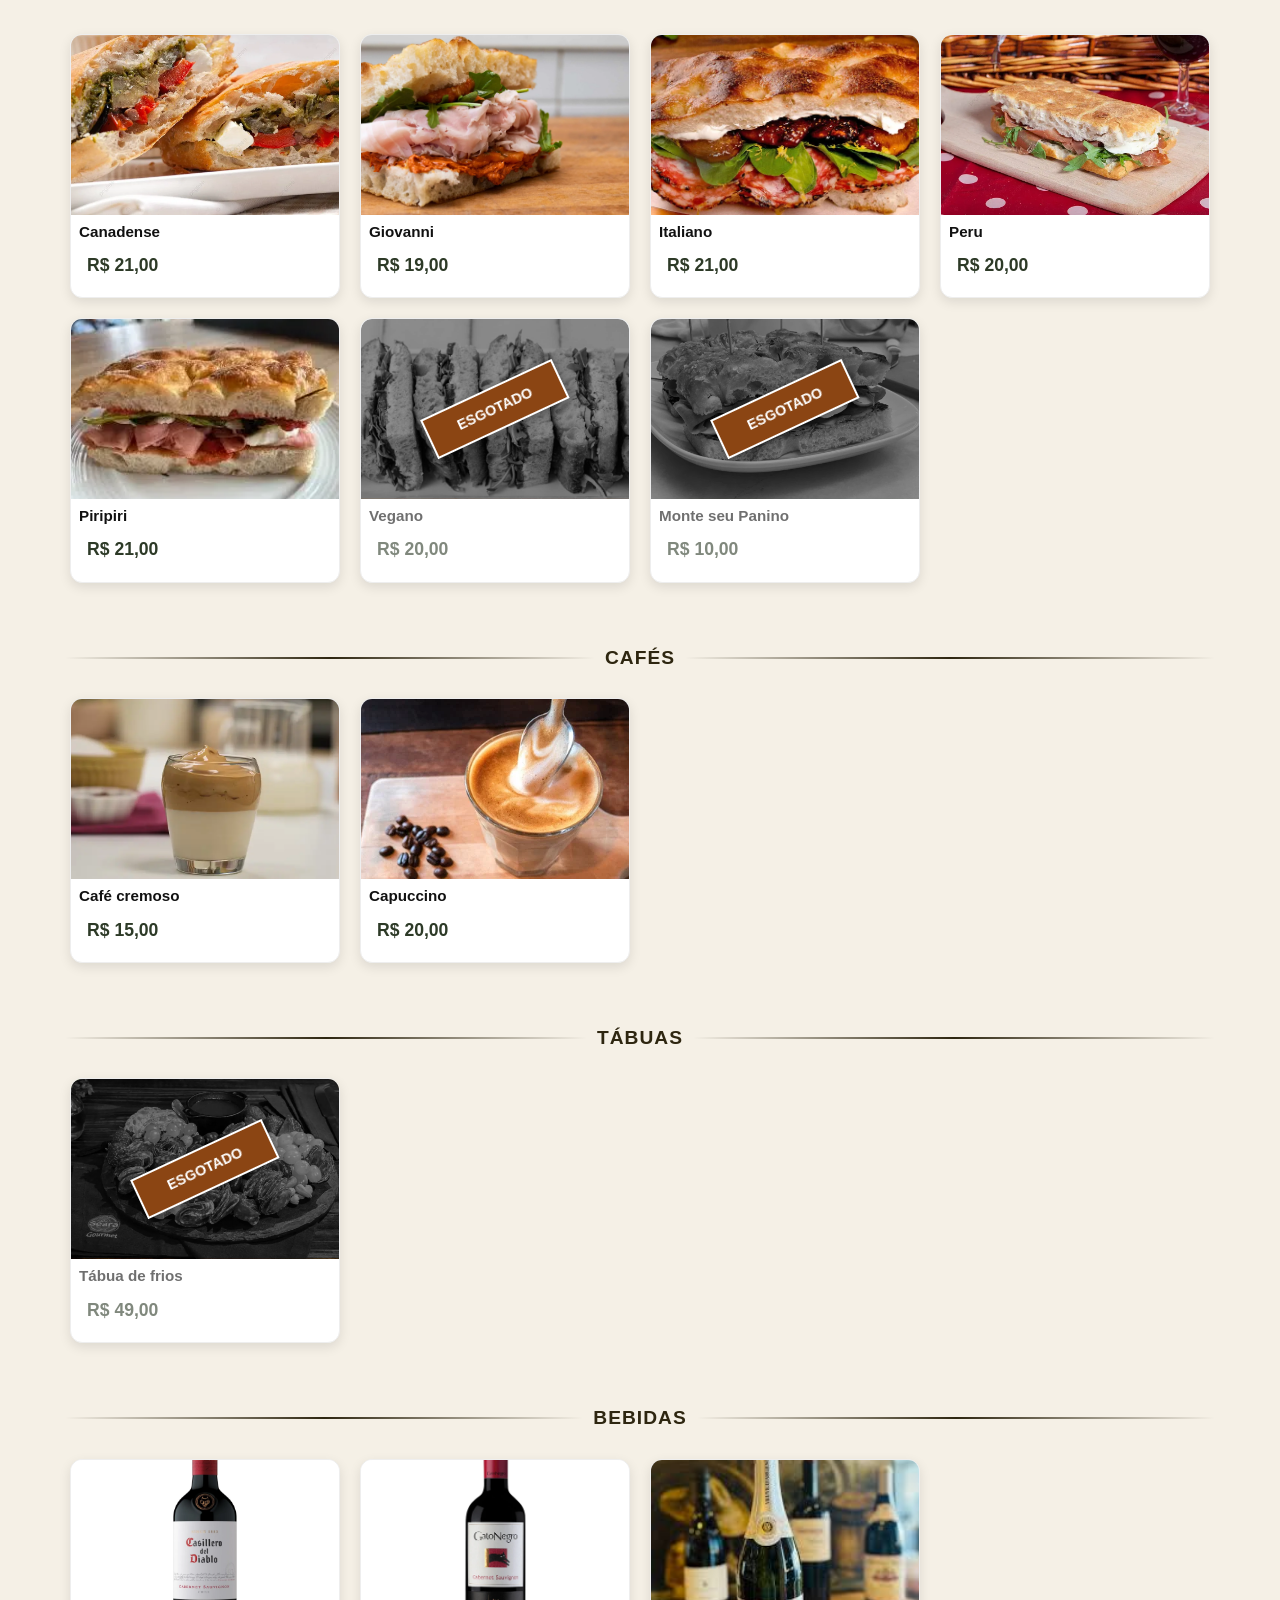
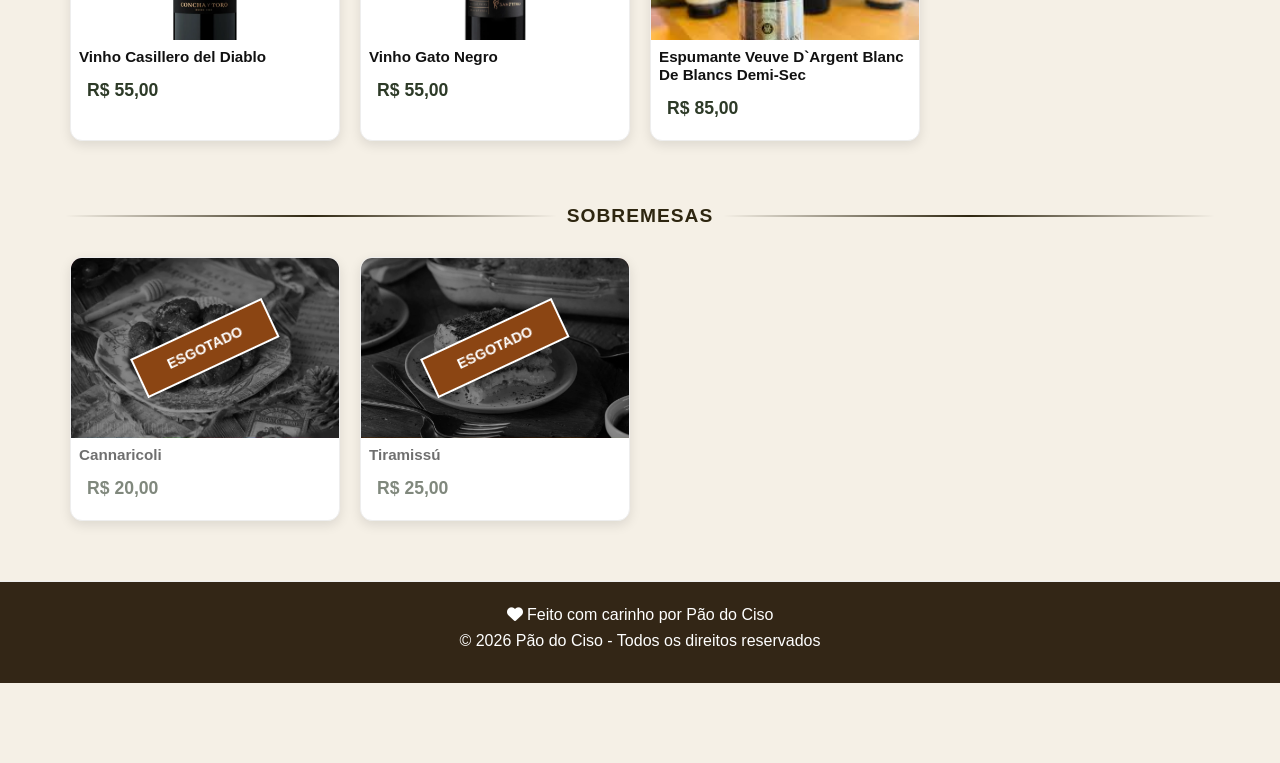
==== commit 264dd4b6: "refactor: redesign cabeçalhos dos modais, scroll opcionais/carrinho, textos dos botões" ====
--- a/index.html
+++ b/index.html
@@ -257,9 +257,8 @@
 
     <!-- ===================== MODAL 2: DETALHES DO PRODUTO ===================== -->
         <div id="modal-produto" class="modal">
-        <button class="botao-fechar-modal" onclick="fecharModal('modal-produto')">&times;</button>
-
-        <!-- ZONA FIXA: imagem + nome + descrição (injetados pelo JS) -->
+
+        <!-- ZONA FIXA: nome + botão fechar (injetados pelo JS em produto-modal.js) -->
         <div id="cabecalho-modal-produto" class="cabecalho-modal-produto">
             <!-- Imagem, nome e descrição serão injetados aqui pelo produto-modal.js -->
         </div>
@@ -278,7 +277,7 @@
                 <button id="botao-adicionar-simples" 
                         class="botao-acao botao-bege" 
                         onclick="adicionarItemAoCarrinho()">
-                    <i class="fas fa-plus"></i> CONTINUAR
+                    <i class="fas fa-plus"></i> MAIS ITENS
                 </button>
                 <button id="botao-adicionar-e-ir-para-carrinho" 
                         class="botao-acao botao-verde botao-avancar" 
@@ -292,8 +291,12 @@
     
     <!-- ===================== MODAL 3: CARRINHO DE COMPRAS ===================== -->
     <div id="modal-carrinho" class="modal">
-        <button class="botao-fechar-modal" onclick="fecharModal('modal-carrinho')">&times;</button>
-        
+
+        <div class="cabecalho-modal">
+            <span class="titulo-cabecalho-modal">Carrinho de Compras</span>
+            <button class="botao-fechar-modal" onclick="fecharModal('modal-carrinho')">&times;</button>
+        </div>
+
         <div id="conteudo-carrinho" class="conteudo-modal-carrinho">
             <!-- Conteúdo será injetado dinamicamente pelo JavaScript -->
         </div>
@@ -301,12 +304,13 @@
 
     <!-- ===================== MODAL 4: DADOS DO CLIENTE ===================== -->
     <div id="modal-dados-cliente" class="modal">
+
+        <div class="cabecalho-modal">
+            <span class="titulo-cabecalho-modal">Seus Dados</span>
             <button class="botao-fechar-modal" onclick="fecharModal('modal-dados-cliente')">&times;</button>
-            
-            <div class="conteudo-modal">
-                
-                    
-                    <h3 class="titulo-modal">Seus Dados</h3>
+        </div>
+
+        <div class="conteudo-modal">
                     
                     <div class="formulario-dados">
                         <div class="grupo-campo">
@@ -373,8 +377,8 @@
                                 </div>
                                 
                                 <div class="grupo-campo">
-                                    <label for="cidade-cliente" class="rotulo-campo">
-                                        CIDADE/UF
+                                    <label for="cidade-cliente" class="rotulo-campo obrigatorio">
+                                        CIDADE
                                     </label>
                                     <input type="text" 
                                         id="cidade-cliente" 
@@ -382,7 +386,7 @@
                                         placeholder="Será preenchido automaticamente">
                                 </div>
                             </div>
-                            
+
                             <div class="grupo-duplo">
                                 <div class="grupo-campo">
                                     <label for="numero-residencia-cliente" class="rotulo-campo obrigatorio">
@@ -396,15 +400,26 @@
                                 </div>
                                 
                                 <div class="grupo-campo">
-                                    <label for="complemento-residencia-cliente" class="rotulo-campo">
-                                        COMPLEMENTO
+                                    <label for="estado-cliente" class="rotulo-campo">
+                                        ESTADO
                                     </label>
                                     <input type="text" 
-                                        id="complemento-residencia-cliente" 
-                                        class="campo-entrada"
-                                        placeholder="Apto 45, Bloco B"
-                                        autocomplete="address-line3">
+                                        id="estado-cliente" 
+                                        class="campo-entrada campo-leitura"
+                                        placeholder="UF"
+                                        maxlength="2">
                                 </div>
+                            </div>
+                            
+                            <div class="grupo-campo">
+                                <label for="complemento-residencia-cliente" class="rotulo-campo">
+                                    COMPLEMENTO
+                                </label>
+                                <input type="text" 
+                                    id="complemento-residencia-cliente" 
+                                    class="campo-entrada"
+                                    placeholder="Apto 45, Bloco B"
+                                    autocomplete="address-line3">
                             </div>
                             
                             <div class="grupo-campo">
@@ -417,26 +432,28 @@
                                     placeholder="Ex: Próximo ao mercado, portão azul">
                             </div>
                             
-                            <div id="informacao-frete" class="card-informacao-frete" style="display: none;">
-                                <i class="fas fa-motorcycle"></i>
-                                <div class="info-frete-conteudo">
-                                    <span class="info-frete-titulo">FRETE CALCULADO:</span>
-                                    <span id="valor-frete" class="info-frete-valor">R$ 0,00</span>
+                            <div id="informacao-frete" class="card-frete-calculado" style="display: none;">
+                                <div class="card-frete-icone">
+                                    <i class="fas fa-motorcycle"></i>
+                                </div>
+                                <div class="card-frete-info">
+                                    <span class="card-frete-label">Taxa de entrega</span>
+                                    <span id="valor-frete" class="card-frete-valor">R$ 0,00</span>
                                 </div>
                             </div>
                         </div>
                     </div>
                     
-                    <div class="botoes-acao">
+                    <div class="par-botoes">
+                        <button class="botao-acao botao-bege"
+                                onclick="fecharModal('modal-dados-cliente'); abrirModal('modal-carrinho');">
+                            <i class="fas fa-arrow-left"></i> VOLTAR
+                        </button>
+
                         <button id="botao-prosseguir-pagamento" 
                                 class="botao-acao botao-verde-militar"
                                 onclick="validarDadosCliente()">
-                            ESCOLHER PAGAMENTO <i class="fas fa-credit-card"></i>
-                        </button>
-                        
-                        <button class="botao-acao botao-bege"
-                                onclick="fecharModal('modal-dados-cliente'); abrirModal('modal-carrinho');">
-                            <i class="fas fa-arrow-left"></i> VOLTAR À CESTA
+                            CONTINUAR <i class="fas fa-arrow-right"></i>
                         </button>
                     </div>
 
@@ -445,10 +462,13 @@
 
     <!-- ===================== MODAL 5: FORMA DE PAGAMENTO ===================== -->
     <div id="modal-pagamento" class="modal">
-        <button class="botao-fechar-modal" onclick="fecharTodosModais()">&times;</button>
-        
+
+        <div class="cabecalho-modal">
+            <span class="titulo-cabecalho-modal">Forma de Pagamento</span>
+            <button class="botao-fechar-modal" onclick="fecharTodosModais()">&times;</button>
+        </div>
+
         <div class="conteudo-modal" style="padding: 20px;">
-            <h3 style="margin-bottom: 25px; color: var(--marrom-cafe); text-align: center; font-weight: 900; text-transform: uppercase; letter-spacing: 1px;">Forma de Pagamento</h3>
             
             <!-- Resumo do Pedido -->
             <div id="resumo-final-pedido-pagamento"></div>
@@ -471,8 +491,9 @@
                         
                         <div class="pix-qrcode">
                             <img src="img/qrcode-pix.png" alt="QR Code PIX" class="pix-qrcode-img">
-                            <p class="pix-legenda">CLIQUE PARA COPIAR A CHAVE:</p>
                         </div>
+
+                        <p class="pix-legenda">CLIQUE PARA COPIAR A CHAVE:</p>
                         
                         <div class="pix-chave" onclick="copiarChavePix()">
                             <span id="texto-chave-pix"></span>
@@ -517,17 +538,17 @@
             
             <!-- Botões de Ação -->
             <!-- Botões conferir se essa div imediatamente abaixo pode ser removida para o css gerir -->
-            <div class="botoes-acao" style="display: flex; flex-direction: column; gap: 10px;">
+            <div class="par-botoes">
+                <button class="botao-acao botao-bege"
+                        onclick="fecharModal('modal-pagamento'); abrirModal('modal-dados-cliente');">
+                    <i class="fas fa-arrow-left"></i> VOLTAR
+                </button>
+
                 <button id="botao-finalizar-pedido" 
                         class="botao-acao botao-verde-militar"
                         onclick="finalizarPedido()"
                         disabled>
-                    FINALIZAR PEDIDO <i class="fab fa-whatsapp"></i>
-                </button>
-                
-                <button class="botao-acao botao-bege"
-                        onclick="fecharModal('modal-pagamento'); abrirModal('modal-dados-cliente');">
-                    <i class="fas fa-arrow-left"></i> VOLTAR PARA MEUS DADOS
+                    FINALIZAR <i class="fab fa-whatsapp"></i>
                 </button>
             </div>
         </div>
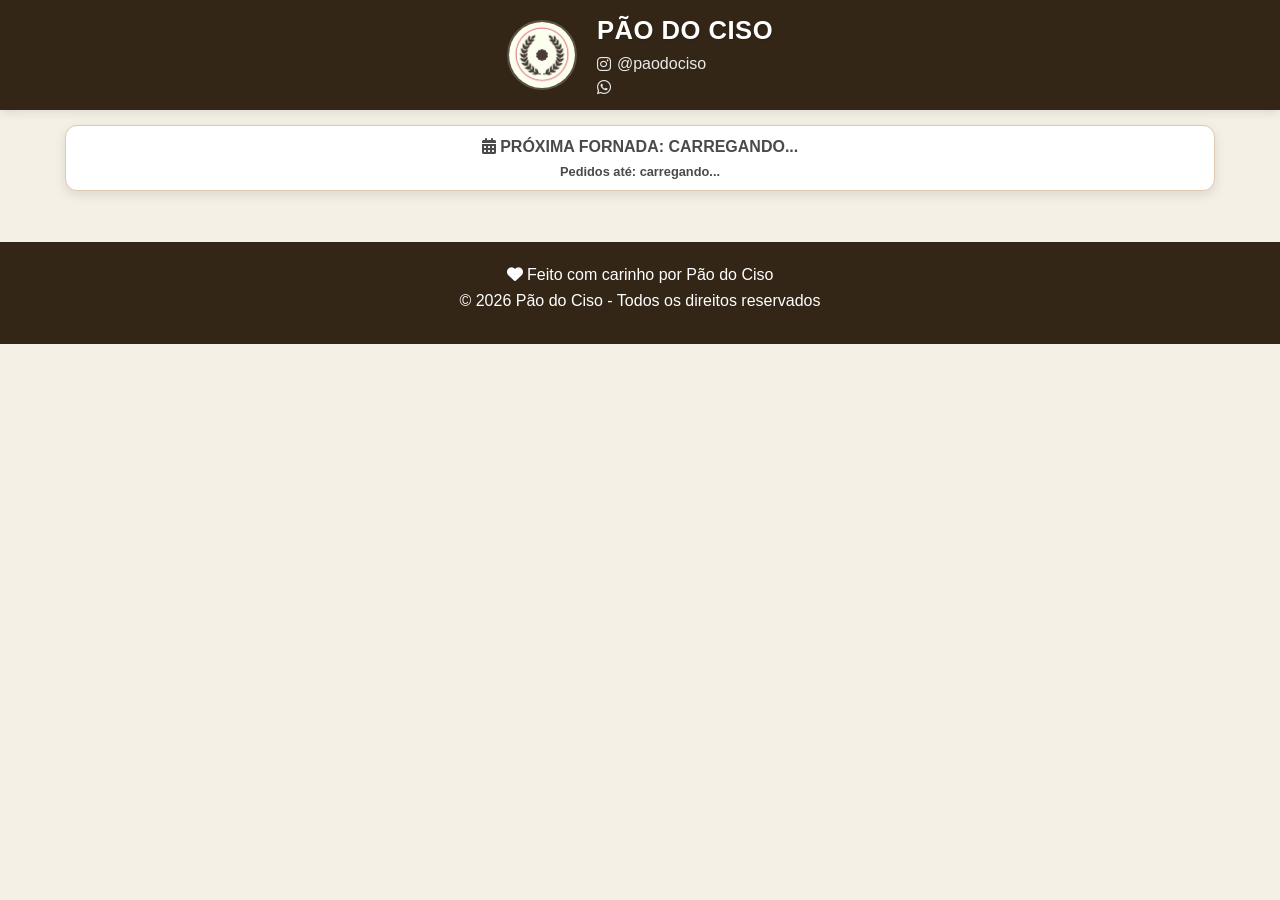
==== commit 68c2fa3d: "feat: integração com Firebase Firestore para dados dinâmicos - Adiciona js/firebase.js com inicializ" ====
--- a/index.html
+++ b/index.html
@@ -615,6 +615,11 @@
 
 <!-- ===================== SCRIPTS JAVASCRIPT ===================== -->
 <!-- ORDEM CORRETA DE CARREGAMENTO -->
+    <script>
+        // Cria promessa que main.js aguarda antes de inicializar
+        window._firebasePromise = new Promise(resolve => { window._firebaseResolve = resolve; });
+    </script>
+    <script type="module" src="js/firebase.js"></script>
     <script src="js/config.js"></script>
     <script src="js/config.local.js"></script>
     <script src="js/dados.js" defer></script>
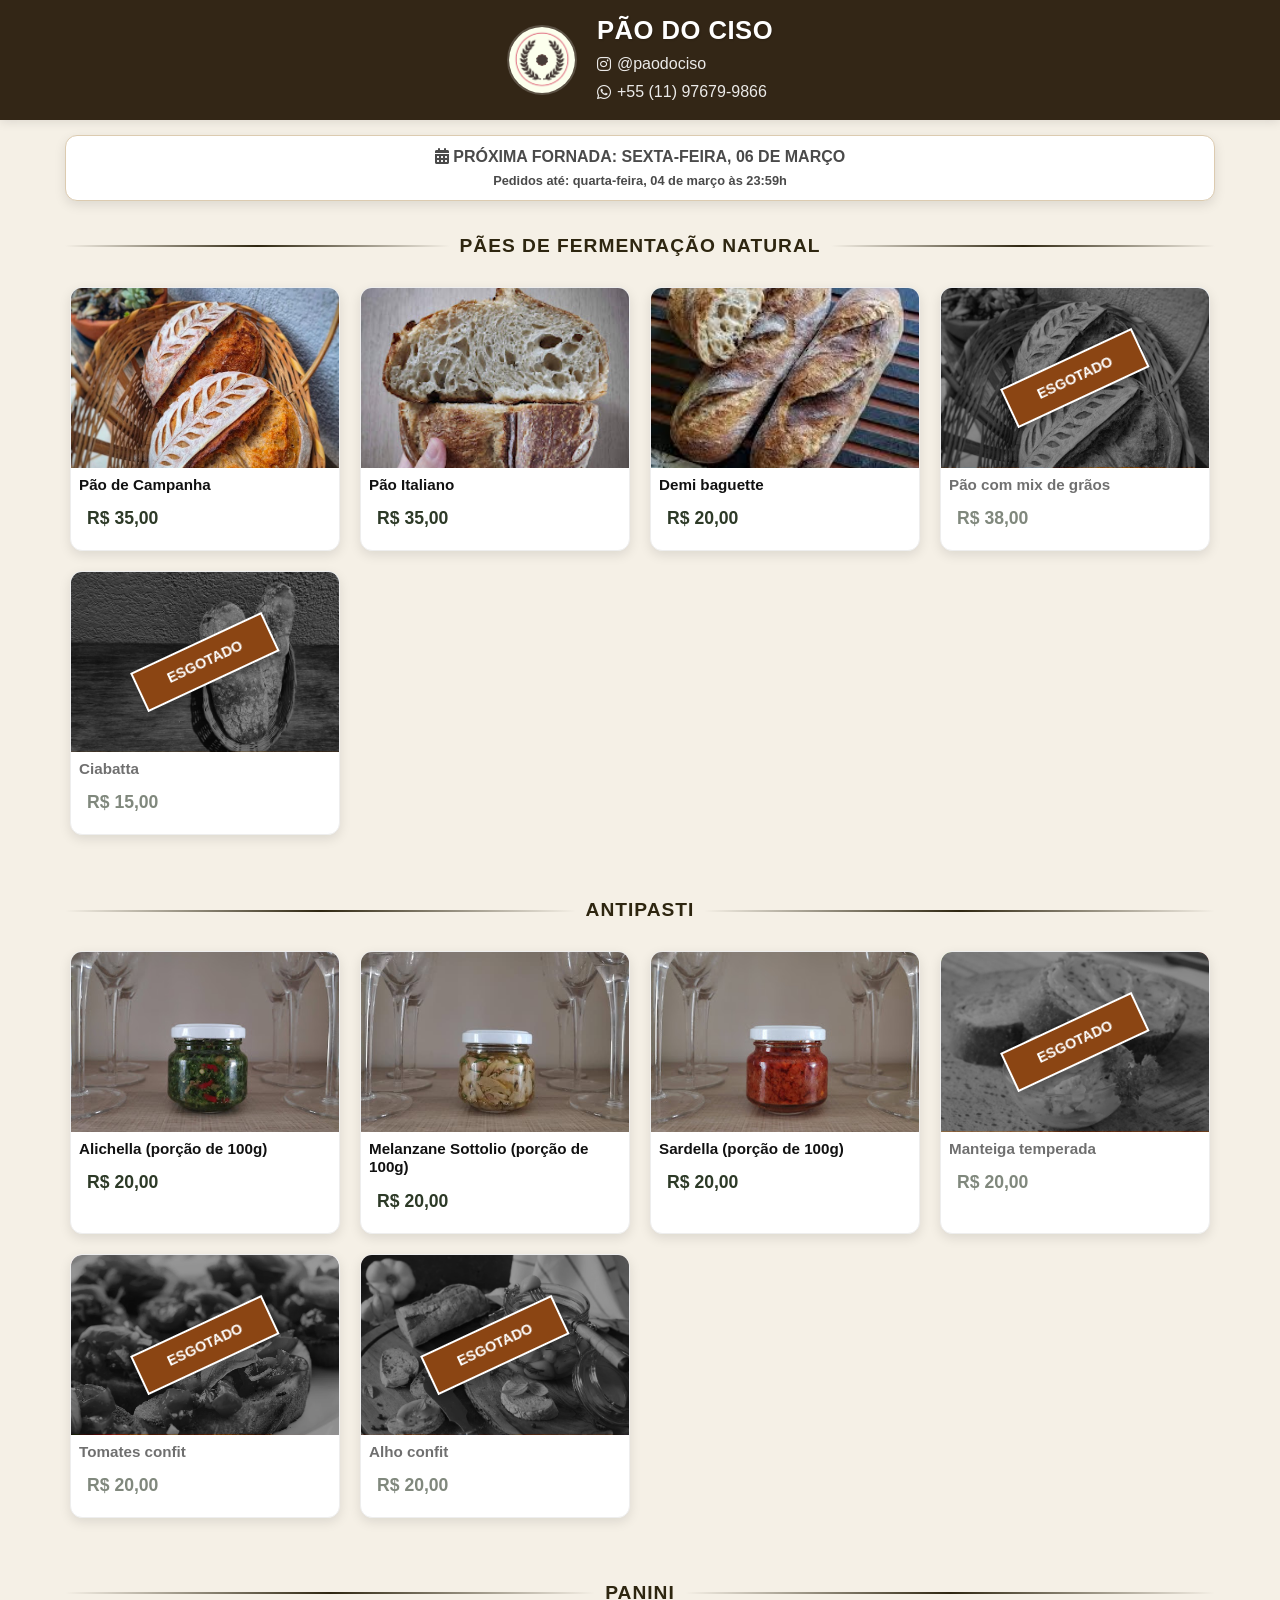
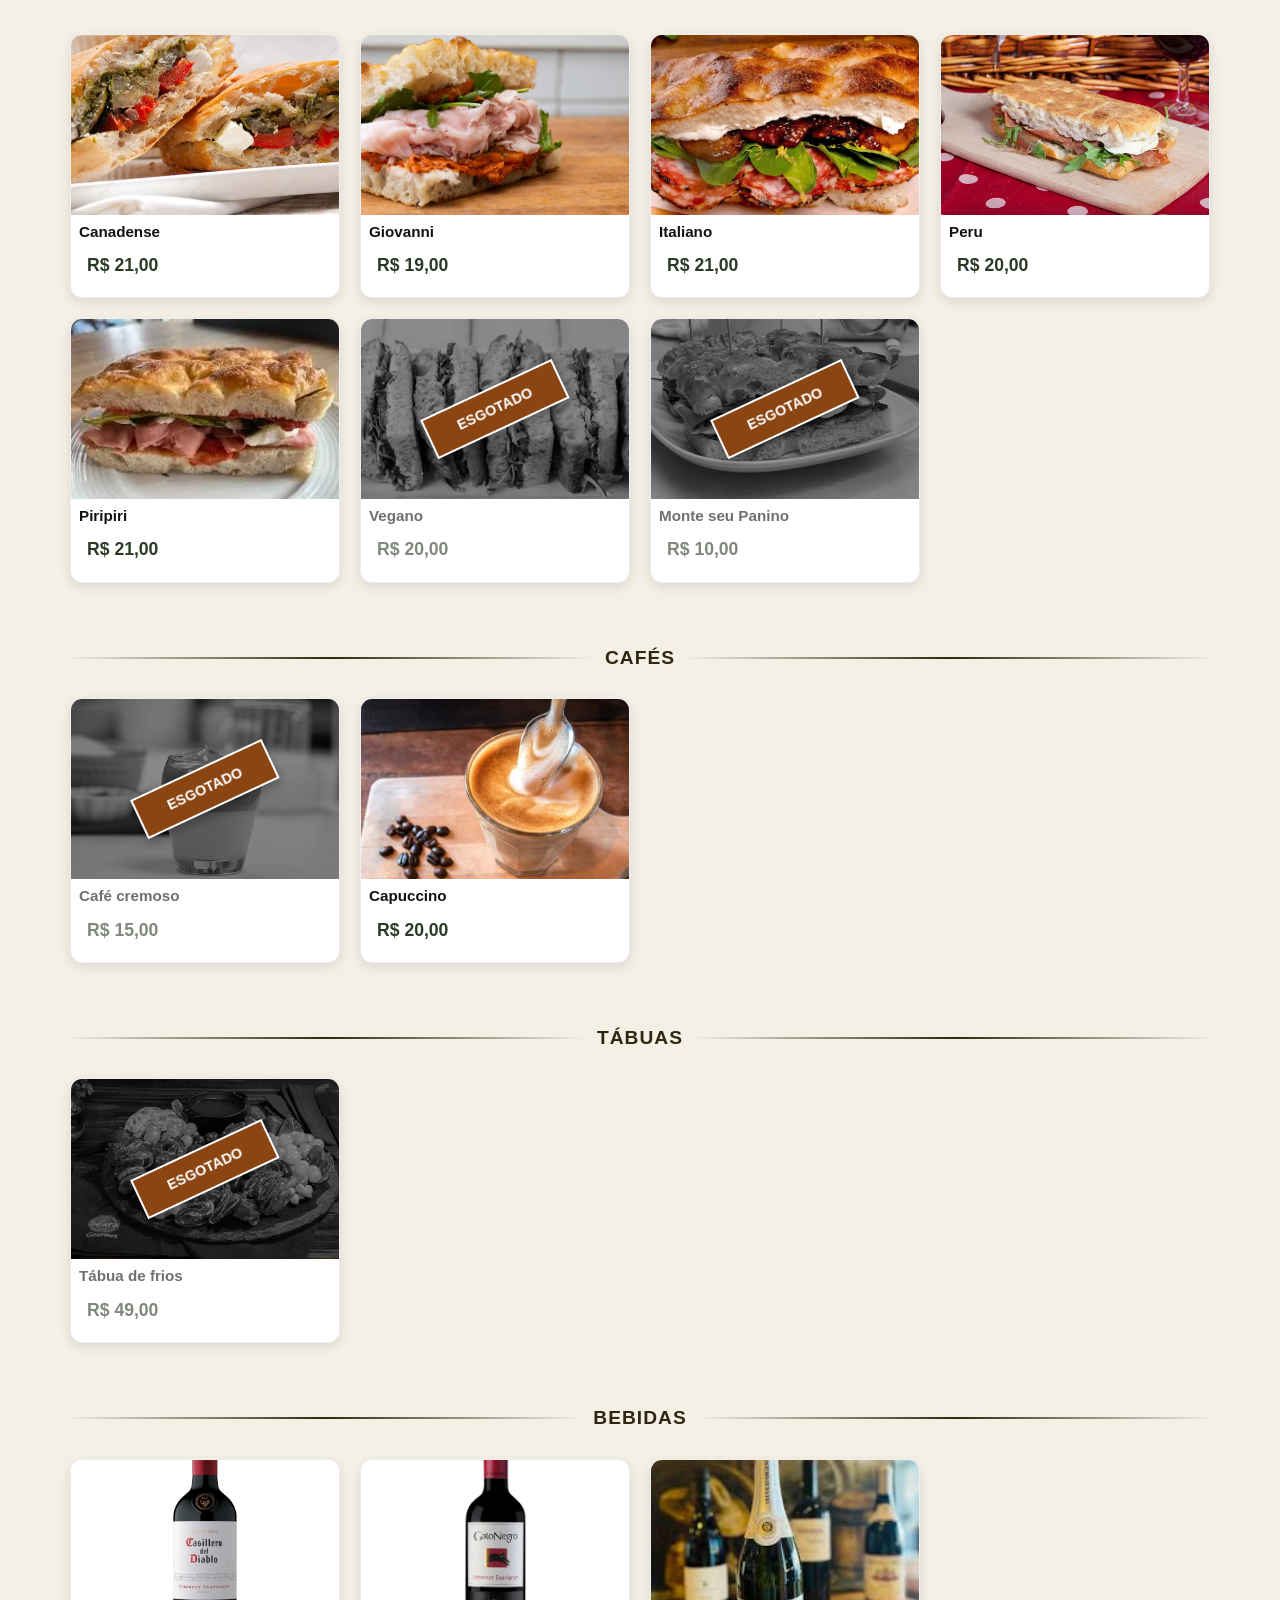
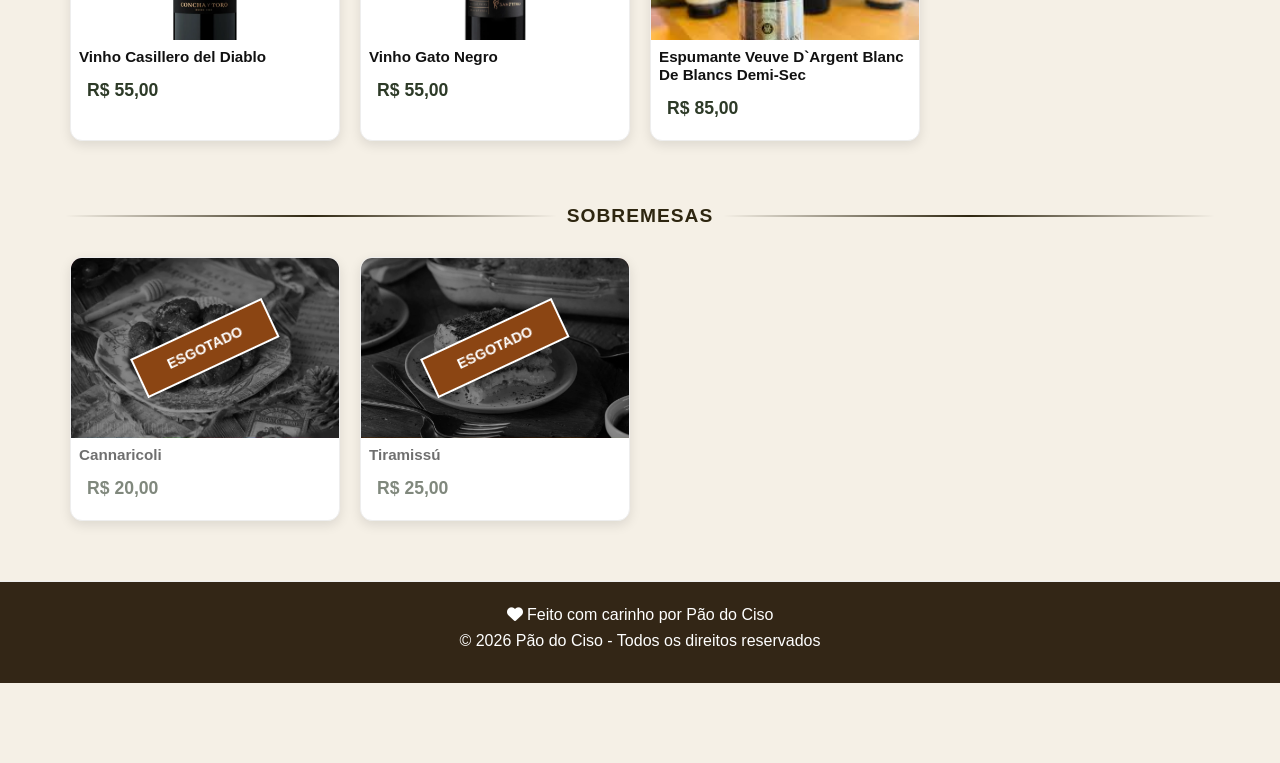
==== commit d7696e46: "restaurando index e main" ====
--- a/index.html
+++ b/index.html
@@ -615,11 +615,6 @@
 
 <!-- ===================== SCRIPTS JAVASCRIPT ===================== -->
 <!-- ORDEM CORRETA DE CARREGAMENTO -->
-    <script>
-        // Cria promessa que main.js aguarda antes de inicializar
-        window._firebasePromise = new Promise(resolve => { window._firebaseResolve = resolve; });
-    </script>
-    <script type="module" src="js/firebase.js"></script>
     <script src="js/config.js"></script>
     <script src="js/config.local.js"></script>
     <script src="js/dados.js" defer></script>
